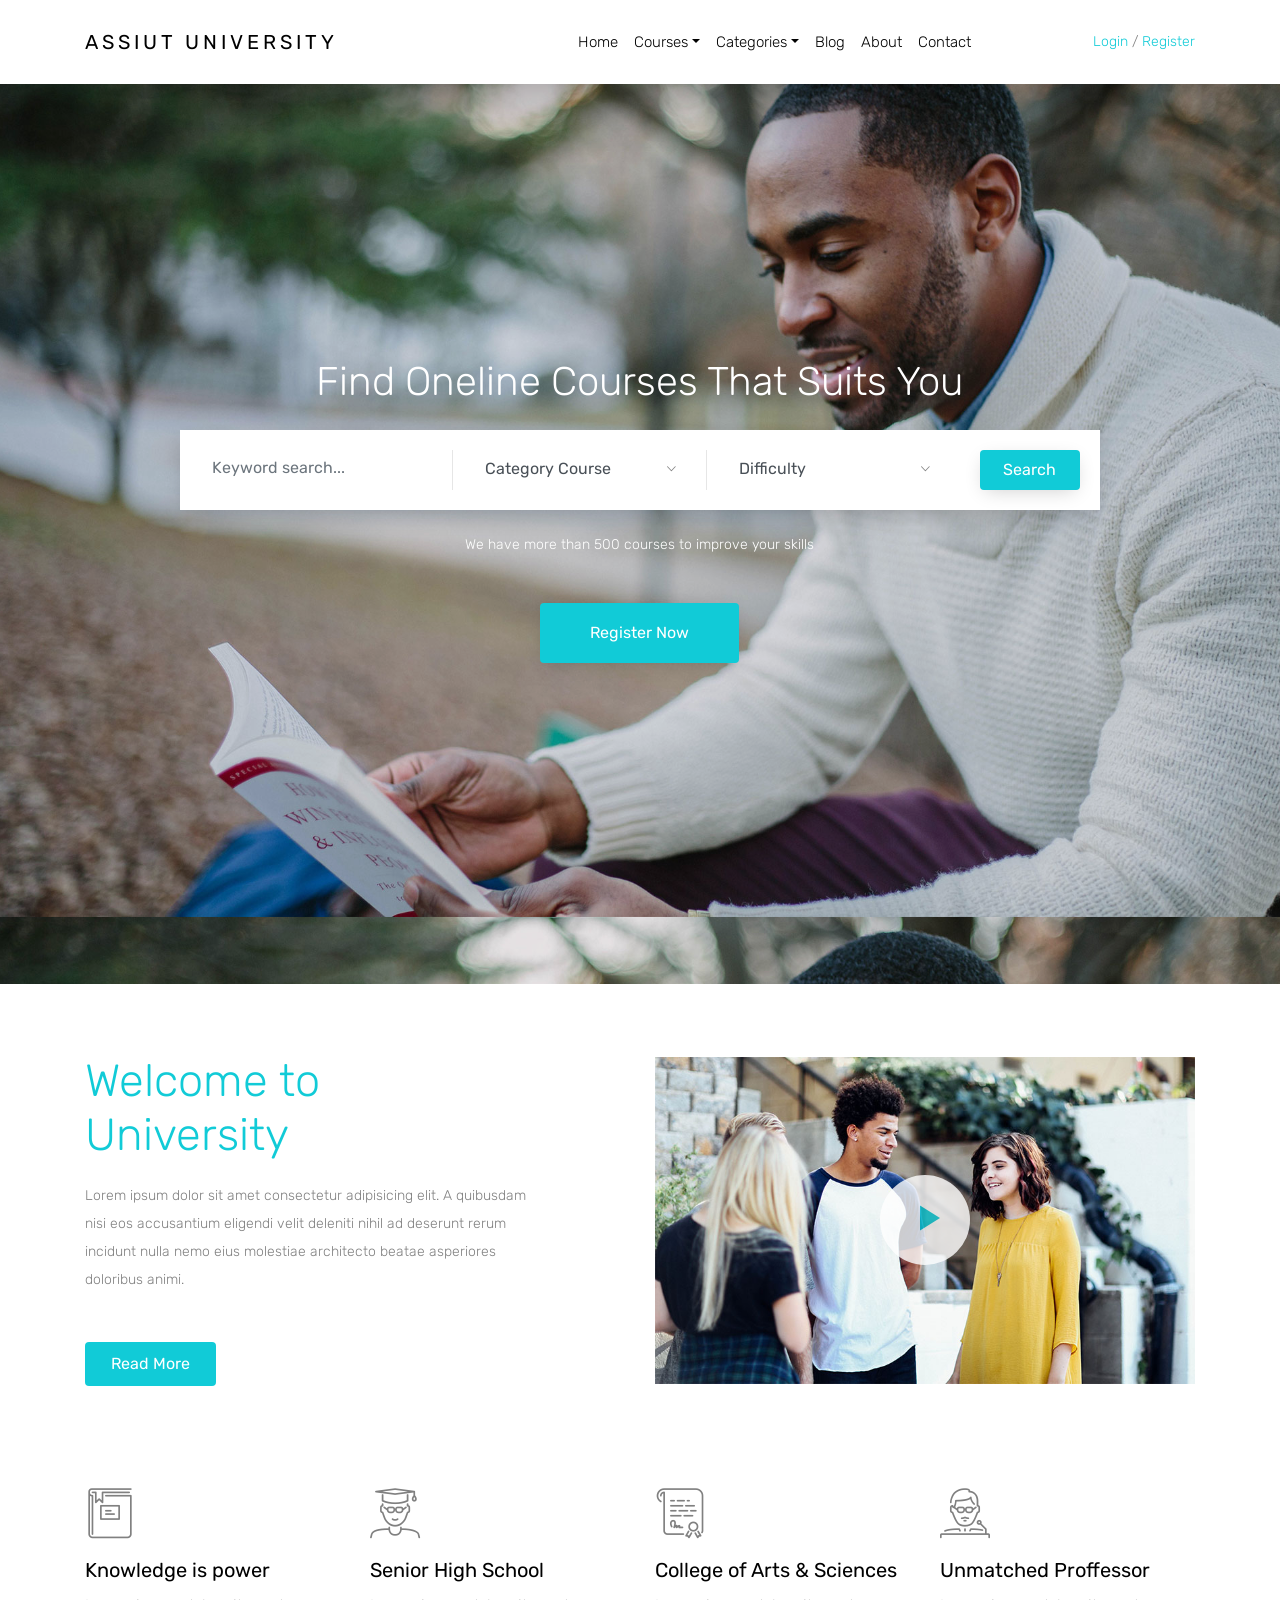
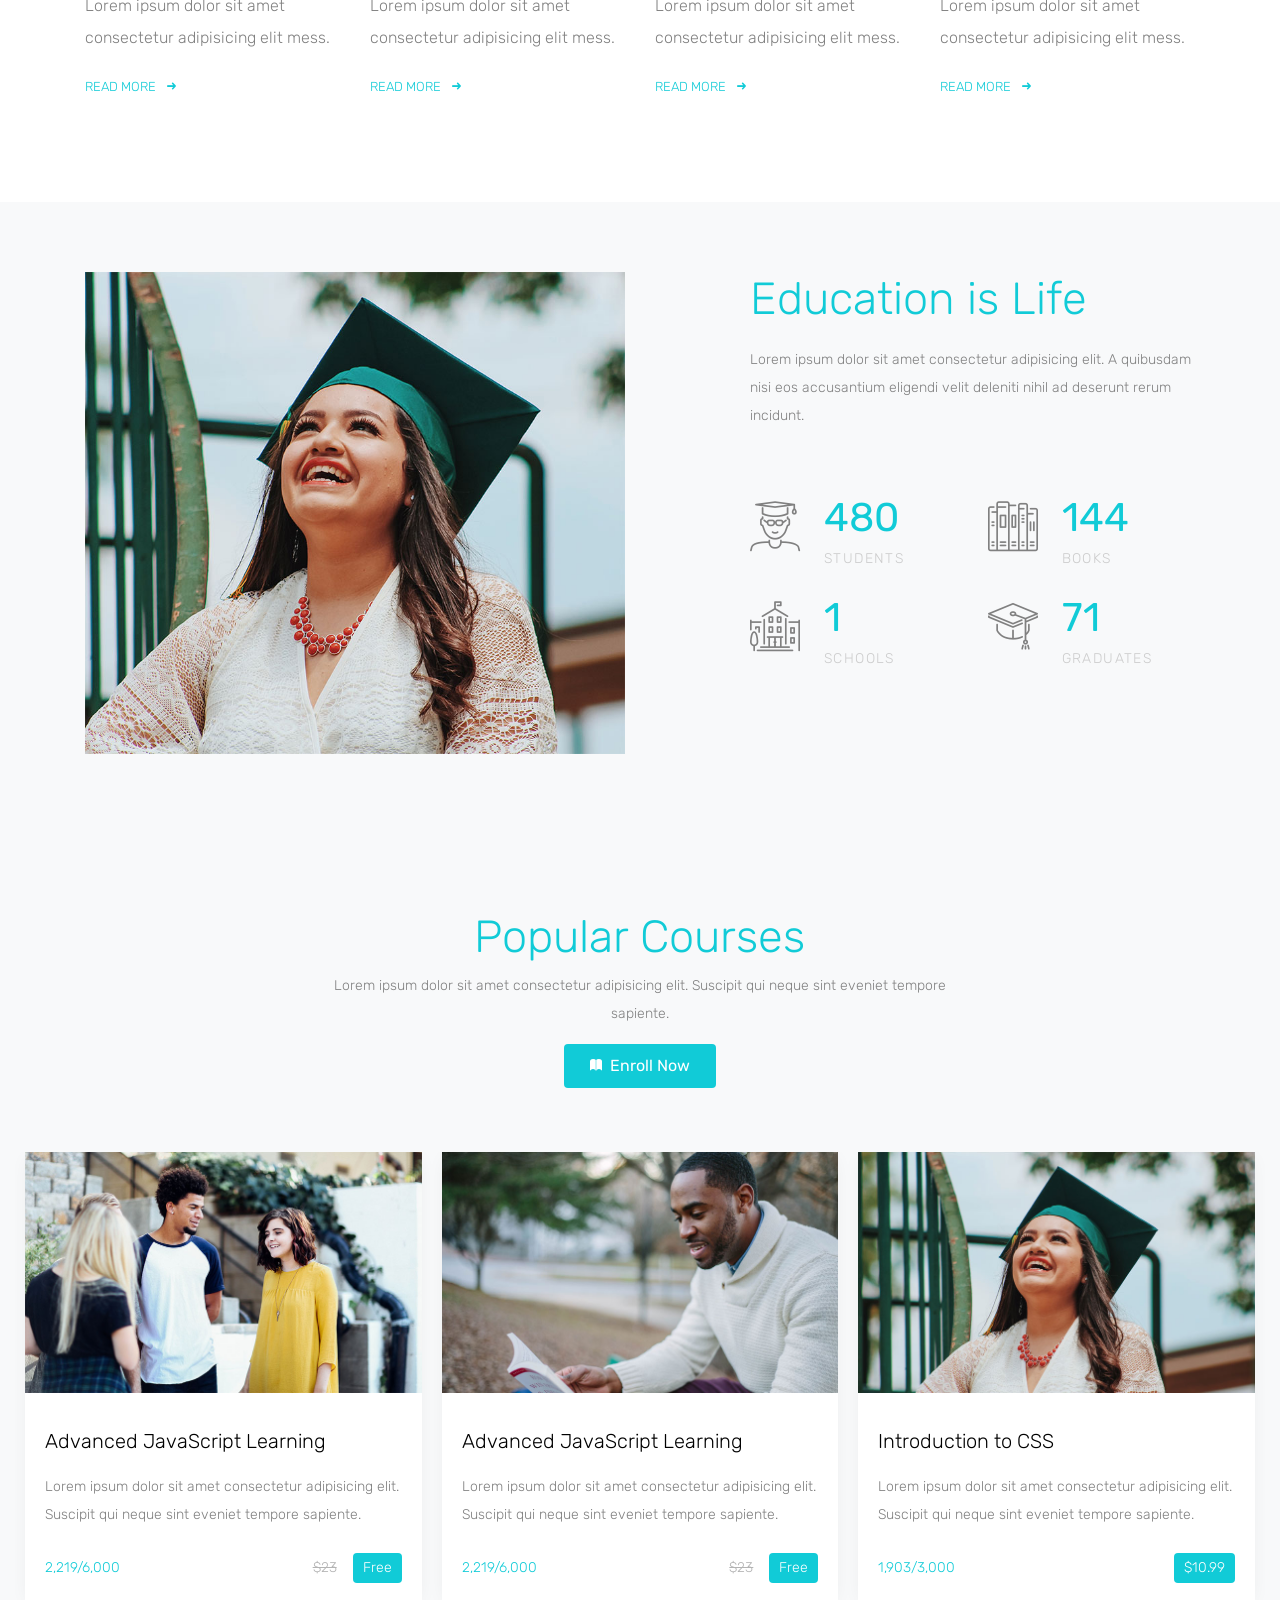
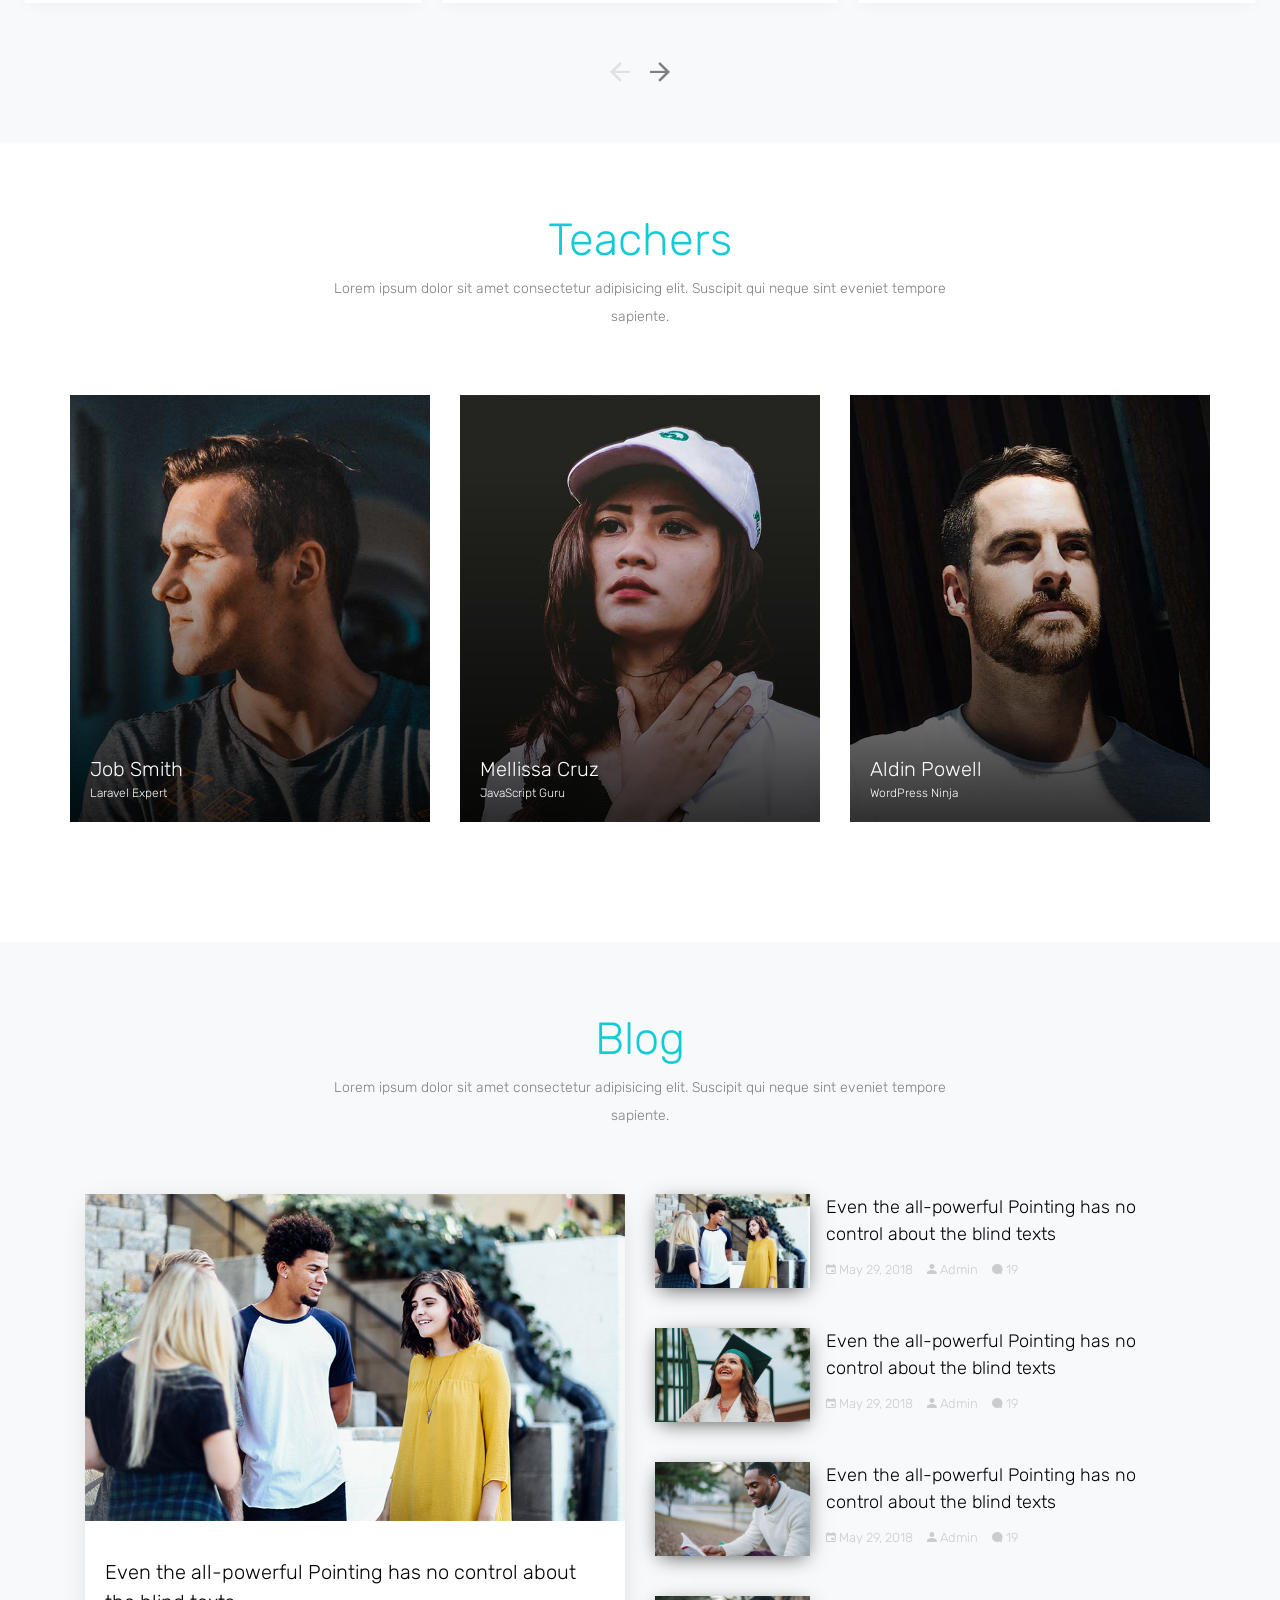
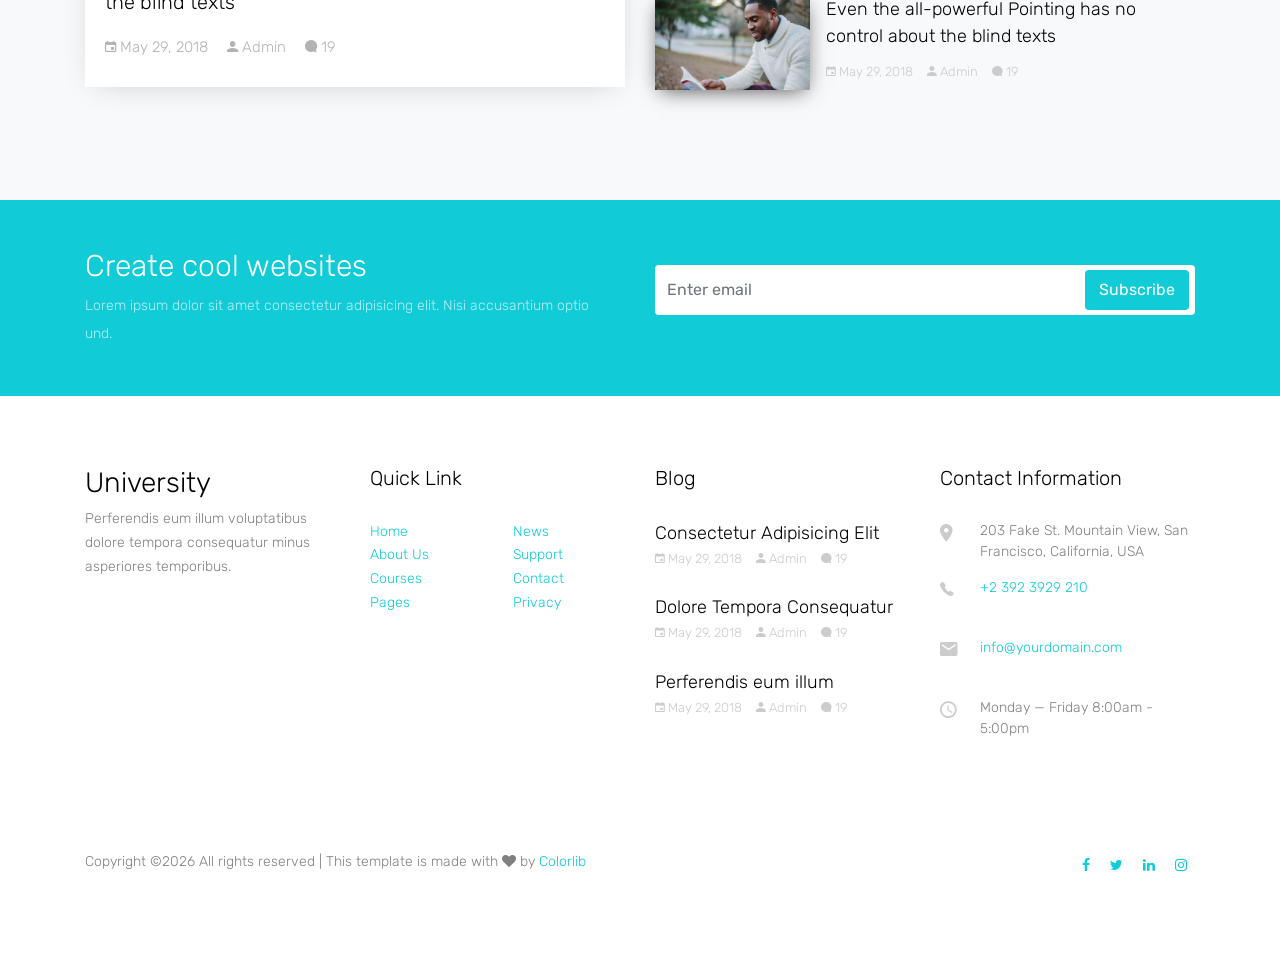
==== index.html @ f16352ab "Student Affairs System" ====
<!doctype html>
<html lang="en">
  <head>
    <title>Free Education Template by Colorlib</title>
    <meta charset="utf-8">
    <meta name="viewport" content="width=device-width, initial-scale=1, shrink-to-fit=no">

    <link href="https://fonts.googleapis.com/css?family=Rubik:300,400,500" rel="stylesheet">

    <link rel="stylesheet" href="css/bootstrap.css">
    <link rel="stylesheet" href="css/animate.css">
    <link rel="stylesheet" href="css/owl.carousel.min.css">

    <link rel="stylesheet" href="fonts/ionicons/css/ionicons.min.css">
    <link rel="stylesheet" href="fonts/fontawesome/css/font-awesome.min.css">
    <link rel="stylesheet" href="fonts/flaticon/font/flaticon.css">
    <link rel="stylesheet" href="css/magnific-popup.css">

    <!-- Theme Style -->
    <link rel="stylesheet" href="css/style.css">
  </head>
  <body>
    
    <header role="banner">
     
      <nav class="navbar navbar-expand-lg navbar-light bg-light">
        <div class="container">
          <a class="navbar-brand absolute" href="index.html">Assiut University</a>
          <button class="navbar-toggler" type="button" data-toggle="collapse" data-target="#navbarsExample05" aria-controls="navbarsExample05" aria-expanded="false" aria-label="Toggle navigation">
            <span class="navbar-toggler-icon"></span>
          </button>

          <div class="collapse navbar-collapse navbar-light" id="navbarsExample05">
            <ul class="navbar-nav mx-auto">
              <li class="nav-item">
                <a class="nav-link active" href="index.html">Home</a>
              </li>
              <li class="nav-item dropdown">
                <a class="nav-link dropdown-toggle" href="courses.html" id="dropdown04" data-toggle="dropdown" aria-haspopup="true" aria-expanded="false">Courses</a>
                <div class="dropdown-menu" aria-labelledby="dropdown04">
                  <a class="dropdown-item" href="courses.html">HTML</a>
                  <a class="dropdown-item" href="courses.html">WordPress</a>
                  <a class="dropdown-item" href="courses.html">Laravel</a>
                  <a class="dropdown-item" href="courses.html">JavaScript</a>
                  <a class="dropdown-item" href="courses.html">Python</a>
                </div>

              </li>

              <li class="nav-item dropdown">
                <a class="nav-link dropdown-toggle" href="#" id="dropdown05" data-toggle="dropdown" aria-haspopup="true" aria-expanded="false">Categories</a>
                <div class="dropdown-menu" aria-labelledby="dropdown05">
                  <a class="dropdown-item" href="#">HTML</a>
                  <a class="dropdown-item" href="#">WordPress</a>
                  <a class="dropdown-item" href="#">Laravel</a>
                  <a class="dropdown-item" href="#">JavaScript</a>
                  <a class="dropdown-item" href="#">Python</a>
                </div>

              </li>
              <li class="nav-item">
                <a class="nav-link" href="blog.html">Blog</a>
              </li>
              <li class="nav-item">
                <a class="nav-link" href="about.html">About</a>
              </li>
              <li class="nav-item">
                <a class="nav-link" href="contact.html">Contact</a>
              </li>
            </ul>
            <ul class="navbar-nav absolute-right">
              <li>
                <a href="login.html">Login</a> / <a href="register.html">Register</a>
              </li>
            </ul>
            
          </div>
        </div>
      </nav>
    </header>
    <!-- END header -->

    <section class="site-hero overlay" data-stellar-background-ratio="0.5" style="background-image: url(images/big_image_2.jpg);">
      <div class="container">
        <div class="row align-items-center justify-content-center site-hero-inner">
          <div class="col-md-10">
  
            <div class="mb-5 element-animate">
              <div class="block-17">
                <h2 class="heading text-center mb-4">Find Oneline Courses That Suits You</h2>
                <form action="" method="post" class="d-block d-lg-flex mb-4">
                  <div class="fields d-block d-lg-flex">
                    <div class="textfield-search one-third"><input type="text" class="form-control" placeholder="Keyword search..."></div>
                    <div class="select-wrap one-third">
                      <div class="icon"><span class="ion-ios-arrow-down"></span></div>
                      <select name="" id="" class="form-control">
                        <option value="">Category Course</option>
                        <option value="">Laravel</option>
                        <option value="">PHP</option>
                        <option value="">JavaScript</option>
                        <option value="">Python</option>
                      </select>
                    </div>
                    <div class="select-wrap one-third">
                      <div class="icon"><span class="ion-ios-arrow-down"></span></div>
                      <select name="" id="" class="form-control">
                        <option value="">Difficulty</option>
                        <option value="">Beginner</option>
                        <option value="">Intermediate</option>
                        <option value="">Advance</option>
                      </select>
                    </div>
                  </div>
                  <input type="submit" class="search-submit btn btn-primary" value="Search">  
                </form>
                <p class="text-center mb-5">We have more than 500 courses to improve your skills</p>
                <p class="text-center"><a href="#" class="btn py-3 px-5">Register Now</a></p>
              </div>
            </div>
            
          </div>
        </div>
      </div>
    </section>
    <!-- END section -->

    <section class="site-section element-animate">
      <div class="container">
        <div class="row align-items-center">
          <div class="col-md-6 order-md-2">
            <div class="block-16">
              <figure>
                <img src="images/img_1.jpg" alt="Image placeholder" class="img-fluid">
                <a href="https://vimeo.com/45830194" class="play-button popup-vimeo"><span class="ion-ios-play"></span></a>

                <!-- <a href="https://vimeo.com/45830194" class="button popup-vimeo" data-aos="fade-right" data-aos-delay="700"><span class="ion-ios-play"></span></a> -->

              </figure>
            </div>
          </div>
          <div class="col-md-6 order-md-1">

            <div class="block-15">
              <div class="heading">
                <h2>Welcome to University</h2>
              </div>
              <div class="text mb-5">
              <p>Lorem ipsum dolor sit amet consectetur adipisicing elit. A quibusdam nisi eos accusantium eligendi velit deleniti nihil ad deserunt rerum incidunt nulla nemo eius molestiae architecto beatae asperiores doloribus animi.</p>
              </div>
              <p><a href="#" class="btn btn-primary reverse py-2 px-4">Read More</a></p>
              
            </div>

          </div>
          
        </div>

      </div>
    </section>
    <!-- END section -->

    <section class="site-section pt-3 element-animate">
      <div class="container">
        <div class="row">
          <div class="col-md-6 col-lg-3">
            <div class="media block-6 d-block">
              <div class="icon mb-3"><span class="flaticon-book"></span></div>
              <div class="media-body">
                <h3 class="heading">Knowledge is power</h3>
                <p>Lorem ipsum dolor sit amet consectetur adipisicing elit mess.</p>
                <p><a href="#" class="more">Read More <span class="ion-arrow-right-c"></span></a></p>
              </div>
            </div> 
          </div>
          <div class="col-md-6 col-lg-3">
            <div class="media block-6 d-block">
              <div class="icon mb-3"><span class="flaticon-student"></span></div>
              <div class="media-body">
                <h3 class="heading">Senior High School</h3>
                <p>Lorem ipsum dolor sit amet consectetur adipisicing elit mess.</p>
                <p><a href="#" class="more">Read More <span class="ion-arrow-right-c"></span></a></p>
              </div>
            </div> 
          </div>
          
          <div class="col-md-6 col-lg-3">
            <div class="media block-6 d-block">
              <div class="icon mb-3"><span class="flaticon-diploma"></span></div>
              <div class="media-body">
                <h3 class="heading">College of Arts &amp; Sciences</h3>
                <p>Lorem ipsum dolor sit amet consectetur adipisicing elit mess.</p>
                <p><a href="#" class="more">Read More <span class="ion-arrow-right-c"></span></a></p>
              </div>
            </div> 
          </div>
          <div class="col-md-6 col-lg-3">
            <div class="media block-6 d-block">
              <div class="icon mb-3"><span class="flaticon-professor"></span></div>
              <div class="media-body">
                <h3 class="heading">Unmatched Proffessor</h3>
                <p>Lorem ipsum dolor sit amet consectetur adipisicing elit mess.</p>
                <p><a href="#" class="more">Read More <span class="ion-arrow-right-c"></span></a></p>
              </div>
            </div> 
          </div>
        </div>
      </div>
    </section>
    <!-- END section -->

    <section class="site-section bg-light element-animate" id="section-counter">
      <div class="container">
        <div class="row">
          <div class="col-lg-6">
            <figure><img src="images/img_2_b.jpg" alt="Image placeholder" class="img-fluid"></figure>
          </div>
          <div class="col-lg-5 ml-auto">
            <div class="block-15">
              <div class="heading">
                <h2>Education is Life</h2>
              </div>
              <div class="text mb-5">
                <p>Lorem ipsum dolor sit amet consectetur adipisicing elit. A quibusdam nisi eos accusantium eligendi velit deleniti nihil ad deserunt rerum incidunt.</p>
              </div>
            </div>

            <div class="row">
              <div class="col-md-6">
                <div class="block-18 d-flex align-items-center">
                  <div class="icon mr-4">
                    <span class="flaticon-student"></span>
                  </div>
                  <div class="text">
                    <strong class="number" data-number="12921">0</strong>
                    <span>Students</span>
                  </div>
                </div>

                <div class="block-18 d-flex align-items-center">
                  <div class="icon mr-4">
                    <span class="flaticon-university"></span>
                  </div>
                  <div class="text">
                    <strong class="number" data-number="51">0</strong>
                    <span>Schools</span>
                  </div>
                </div>

              </div>
              <div class="col-md-6">
                <div class="block-18 d-flex align-items-center">
                  <div class="icon mr-4">
                    <span class="flaticon-books"></span>
                  </div>
                  <div class="text">
                    <strong class="number" data-number="3902">0</strong>
                    <span>Books</span>
                  </div>
                </div>

                <div class="block-18 d-flex align-items-center">
                  <div class="icon mr-4">
                    <span class="flaticon-mortarboard"></span>
                  </div>
                  <div class="text">
                    <strong class="number" data-number="1921">0</strong>
                    <span>Graduates</span>
                  </div>
                </div>
                
              </div>
            </div>

          </div>
        </div>
      </div>
    </section>
    <!-- END section -->

    <div class="site-section bg-light">
      <div class="container">
        <div class="row justify-content-center mb-5 element-animate">
          <div class="col-md-7 text-center section-heading">
            <h2 class="text-primary heading">Popular Courses</h2>
            <p>Lorem ipsum dolor sit amet consectetur adipisicing elit. Suscipit qui neque sint eveniet tempore sapiente.</p>
            <p><a href="#" class="btn btn-primary py-2 px-4"><span class="ion-ios-book mr-2"></span>Enroll Now</a></p>
          </div>
        </div>
      </div>
      <div class="container-fluid block-11 element-animate">
        <div class="nonloop-block-11 owl-carousel">
          <div class="item">
            <div class="block-19">
                <figure>
                  <img src="images/img_1.jpg" alt="Image" class="img-fluid">
                </figure>
                <div class="text">
                  <h2 class="heading"><a href="#">Advanced JavaScript Learning</a></h2>
                  <p class="mb-4">Lorem ipsum dolor sit amet consectetur adipisicing elit. Suscipit qui neque sint eveniet tempore sapiente.</p>
                  <div class="meta d-flex align-items-center">
                    <div class="number">
                      <span>2,219/6,000</span>
                    </div>
                    <div class="price text-right"><del class="mr-3">$23</del><span>Free</span></div>
                  </div>
                </div>
              </div>
          </div>

          <div class="item">
            <div class="block-19">
                <figure>
                  <img src="images/img_3.jpg" alt="Image" class="img-fluid">
                </figure>
                <div class="text">
                  <h2 class="heading"><a href="#">Advanced JavaScript Learning</a></h2>
                  <p class="mb-4">Lorem ipsum dolor sit amet consectetur adipisicing elit. Suscipit qui neque sint eveniet tempore sapiente.</p>
                  <div class="meta d-flex align-items-center">
                    <div class="number">
                      <span>2,219/6,000</span>
                    </div>
                    <div class="price text-right"><del class="mr-3">$23</del><span>Free</span></div>
                  </div>
                </div>
              </div>
          </div>

          <div class="item">
            <div class="block-19">
              <figure>
                <img src="images/img_2.jpg" alt="Image" class="img-fluid">
              </figure>
              <div class="text">
                <h2 class="heading"><a href="#">Introduction to CSS</a></h2>
                <p class="mb-4">Lorem ipsum dolor sit amet consectetur adipisicing elit. Suscipit qui neque sint eveniet tempore sapiente.</p>
                <div class="meta d-flex align-items-center">
                  <div class="number">
                    <span>1,903/3,000</span>
                  </div>
                  <div class="price text-right"><span>$10.99</span></div>
                </div>
              </div>
            </div>
          </div>

          <div class="item">
            <div class="block-19">
              <figure>
                <img src="images/img_1.jpg" alt="Image" class="img-fluid">
              </figure>
              <div class="text">
                <h2 class="heading"><a href="#">Design &amp; Develop</a></h2>
                <p class="mb-4">Lorem ipsum dolor sit amet consectetur adipisicing elit. Suscipit qui neque sint eveniet tempore sapiente.</p>
                <div class="meta d-flex align-items-center">
                  <div class="number">
                    <span>23/100</span>
                  </div>
                  <div class="price text-right"><del class="mr-3">$23</del><span>Free</span></div>
                </div>
              </div>
            </div>
          </div>

          <div class="item">
            <div class="block-19">
                <figure>
                  <img src="images/img_1.jpg" alt="Image" class="img-fluid">
                </figure>
                <div class="text">
                  <h2 class="heading"><a href="#">Advanced JavaScript Learning</a></h2>
                  <p class="mb-4">Lorem ipsum dolor sit amet consectetur adipisicing elit. Suscipit qui neque sint eveniet tempore sapiente.</p>
                  <div class="meta d-flex align-items-center">
                    <div class="number">
                      <span>2,219/6,000</span>
                    </div>
                    <div class="price text-right"><del class="mr-3">$23</del><span>Free</span></div>
                  </div>
                </div>
              </div>
          </div>

          <div class="item">
            <div class="block-19">
                <figure>
                  <img src="images/img_3.jpg" alt="Image" class="img-fluid">
                </figure>
                <div class="text">
                  <h2 class="heading"><a href="#">Advanced JavaScript Learning</a></h2>
                  <p class="mb-4">Lorem ipsum dolor sit amet consectetur adipisicing elit. Suscipit qui neque sint eveniet tempore sapiente.</p>
                  <div class="meta d-flex align-items-center">
                    <div class="number">
                      <span>2,219/6,000</span>
                    </div>
                    <div class="price text-right"><del class="mr-3">$23</del><span>Free</span></div>
                  </div>
                </div>
              </div>
          </div>

          <div class="item">
            <div class="block-19">
              <figure>
                <img src="images/img_2.jpg" alt="Image" class="img-fluid">
              </figure>
              <div class="text">
                <h2 class="heading"><a href="#">Introduction to CSS</a></h2>
                <p class="mb-4">Lorem ipsum dolor sit amet consectetur adipisicing elit. Suscipit qui neque sint eveniet tempore sapiente.</p>
                <div class="meta d-flex align-items-center">
                  <div class="number">
                    <span>1,903/3,000</span>
                  </div>
                  <div class="price text-right"><span>$10.99</span></div>
                </div>
              </div>
            </div>
          </div>

          <div class="item">
            <div class="block-19">
              <figure>
                <img src="images/img_1.jpg" alt="Image" class="img-fluid">
              </figure>
              <div class="text">
                <h2 class="heading"><a href="#">Design &amp; Develop</a></h2>
                <p class="mb-4">Lorem ipsum dolor sit amet consectetur adipisicing elit. Suscipit qui neque sint eveniet tempore sapiente.</p>
                <div class="meta d-flex align-items-center">
                  <div class="number">
                    <span>23/100</span>
                  </div>
                  <div class="price text-right"><del class="mr-3">$23</del><span>Free</span></div>
                </div>
              </div>
            </div>
          </div>
          
        </div>
      </div>

      
    </div>
    <!-- END section -->


    <div class="container site-section element-animate">
      <div class="row justify-content-center mb-5">
          <div class="col-md-7 text-center section-heading">
            <h2 class="text-primary heading">Teachers</h2>
            <p>Lorem ipsum dolor sit amet consectetur adipisicing elit. Suscipit qui neque sint eveniet tempore sapiente.</p>
          </div>
        </div>
      <div class="row">
        <div class="col-md-6 col-lg-4">
          <div class="block-2">
            <div class="flipper">
              <div class="front" style="background-image: url(../images/person_3.jpg);">
                <div class="box">
                  <h2>Job Smith</h2>
                  <p>Laravel Expert</p>
                </div>
              </div>
              <div class="back">
                <!-- back content -->
                <blockquote>
                  <p>&ldquo;Even the all-powerful Pointing has no control about the blind texts it is an almost unorthographic life One day however a small line of blind text by the name of Lorem Ipsum decided to leave for the far World of Grammar.&rdquo;</p>
                </blockquote>
                <div class="author d-flex">
                  <div class="image mr-3 align-self-center">
                    <img src="images/person_3.jpg" alt="">
                  </div>
                  <div class="name align-self-center">Job Smith <span class="position">Laravel Expert</span></div>
                </div>
              </div>
            </div>
          </div> <!-- .flip-container -->
        </div>

        <div class="col-md-6 col-lg-4">
          <div class="block-2 ">
            <div class="flipper">
              <div class="front" style="background-image: url(../images/person_1.jpg);">
                <div class="box">
                  <h2>Mellissa Cruz</h2>
                  <p>JavaScript Guru</p>
                </div>
              </div>
              <div class="back">
                <!-- back content -->
                <blockquote>
                  <p>&ldquo;Even the all-powerful Pointing has no control about the blind texts it is an almost unorthographic life One day however a small line of blind text by the name of Lorem Ipsum decided to leave for the far World of Grammar.&rdquo;</p>
                </blockquote>
                <div class="author d-flex">
                  <div class="image mr-3 align-self-center">
                    <img src="images/person_1.jpg" alt="">
                  </div>
                  <div class="name align-self-center">Mellissa Cruz <span class="position">JavaScript Guru</span></div>
                </div>
              </div>
            </div>
          </div> <!-- .flip-container -->
        </div>

        <div class="col-md-6 col-lg-4">
          <div class="block-2">
            <div class="flipper">
              <div class="front" style="background-image: url(../images/person_2.jpg);">
                <div class="box">
                  <h2>Aldin Powell</h2>
                  <p>WordPress Ninja</p>
                </div>
              </div>
              <div class="back">
                <!-- back content -->
                <blockquote>
                  <p>&ldquo;Even the all-powerful Pointing has no control about the blind texts it is an almost unorthographic life One day however a small line of blind text by the name of Lorem Ipsum decided to leave for the far World of Grammar.&rdquo;</p>
                </blockquote>
                <div class="author d-flex">
                  <div class="image mr-3 align-self-center">
                    <img src="images/person_2.jpg" alt="">
                  </div>
                  <div class="name align-self-center">Aldin Powell <span class="position">WordPress Ninja</span></div>
                </div>
              </div>
            </div>
          </div> <!-- .flip-container -->
        </div>
      </div>
    </div>
    <!-- END .block-2 -->


    <div class="site-section bg-light">
      <div class="container">
        <div class="row justify-content-center mb-5 element-animate">
          <div class="col-md-7 text-center section-heading">
            <h2 class="text-primary heading">Blog</h2>
            <p>Lorem ipsum dolor sit amet consectetur adipisicing elit. Suscipit qui neque sint eveniet tempore sapiente.</p>
          </div>
        </div>
        <div class="row element-animate">
          
          <div class="col-md-12 mb-5 mb-lg-0 col-lg-6">

            <div class="block-20 ">
              <figure>
                <a href="#"><img src="images/img_1.jpg" alt="" class="img-fluid"></a>
              </figure>
              <div class="text">
                <h3 class="heading"><a href="#">Even the all-powerful Pointing has no control about the blind texts</a></h3>
                <div class="meta">
                  <div><a href="#"><span class="ion-android-calendar"></span> May 29, 2018</a></div>
                  <div><a href="#"><span class="ion-android-person"></span> Admin</a></div>
                  <div><a href="#"><span class="ion-chatbubble"></span> 19</a></div>
                </div>
              </div>
            </div>

          </div>
          <div class="col-md-12 col-lg-6">
            
            <div class="block-21 d-flex mb-4">
              <figure class="mr-3">
                <a href="#"><img src="images/img_1.jpg" alt="" class="img-fluid"></a>
              </figure>
              <div class="text">
                <h3 class="heading"><a href="#">Even the all-powerful Pointing has no control about the blind texts</a></h3>
                <div class="meta">
                  <div><a href="#"><span class="ion-android-calendar"></span> May 29, 2018</a></div>
                  <div><a href="#"><span class="ion-android-person"></span> Admin</a></div>
                  <div><a href="#"><span class="ion-chatbubble"></span> 19</a></div>
                </div>
              </div>
            </div>  

            <div class="block-21 d-flex mb-4">
              <figure class="mr-3">
                <a href="#"><img src="images/img_2.jpg" alt="" class="img-fluid"></a>
              </figure>
              <div class="text">
                <h3 class="heading"><a href="#">Even the all-powerful Pointing has no control about the blind texts</a></h3>
                <div class="meta">
                  <div><a href="#"><span class="ion-android-calendar"></span> May 29, 2018</a></div>
                  <div><a href="#"><span class="ion-android-person"></span> Admin</a></div>
                  <div><a href="#"><span class="ion-chatbubble"></span> 19</a></div>
                </div>
              </div>
            </div>  

            <div class="block-21 d-flex mb-4">
              <figure class="mr-3">
                <a href="#"><img src="images/img_3.jpg" alt="" class="img-fluid"></a>
              </figure>
              <div class="text">
                <h3 class="heading"><a href="#">Even the all-powerful Pointing has no control about the blind texts</a></h3>
                <div class="meta">
                  <div><a href="#"><span class="ion-android-calendar"></span> May 29, 2018</a></div>
                  <div><a href="#"><span class="ion-android-person"></span> Admin</a></div>
                  <div><a href="#"><span class="ion-chatbubble"></span> 19</a></div>
                </div>
              </div>
            </div>  

            <div class="block-21 d-flex mb-4">
              <figure class="mr-3">
                <a href="#"><img src="images/img_3.jpg" alt="" class="img-fluid"></a>
              </figure>
              <div class="text">
                <h3 class="heading"><a href="#">Even the all-powerful Pointing has no control about the blind texts</a></h3>
                <div class="meta">
                  <div><a href="#"><span class="ion-android-calendar"></span> May 29, 2018</a></div>
                  <div><a href="#"><span class="ion-android-person"></span> Admin</a></div>
                  <div><a href="#"><span class="ion-chatbubble"></span> 19</a></div>
                </div>
              </div>
            </div>  

          </div>
        </div>
      </div>
    </div>

    <div class="py-5 block-22">
      <div class="container">
        <div class="row align-items-center">
          <div class="col-md-6 mb-4 mb-md-0 pr-md-5">
            <h2 class="heading">Create cool websites</h2>
            <p>Lorem ipsum dolor sit amet consectetur adipisicing elit. Nisi accusantium optio und.</p>
          </div>
          <div class="col-md-6">
            <form action="#" class="subscribe">
              <div class="form-group">
                <input type="email" class="form-control email" placeholder="Enter email">
                <input type="submit" class="btn btn-primary submit" value="Subscribe">
              </div>
            </form>
          </div>
        </div>
      </div>
    </div>
  
    <footer class="site-footer">
      <div class="container">
        <div class="row mb-5">
          <div class="col-md-6 col-lg-3 mb-5 mb-lg-0">
            <h3>University</h3>
            <p>Perferendis eum illum voluptatibus dolore tempora consequatur minus asperiores temporibus.</p>
          </div>
          <div class="col-md-6 col-lg-3 mb-5 mb-lg-0">
            <h3 class="heading">Quick Link</h3>
            <div class="row">
              <div class="col-md-6">
                <ul class="list-unstyled">
                  <li><a href="#">Home</a></li>
                  <li><a href="#">About Us</a></li>
                  <li><a href="#">Courses</a></li>
                  <li><a href="#">Pages</a></li>
                </ul>
              </div>
              <div class="col-md-6">
                <ul class="list-unstyled">
                  <li><a href="#">News</a></li>
                  <li><a href="#">Support</a></li>
                  <li><a href="#">Contact</a></li>
                  <li><a href="#">Privacy</a></li>
                </ul>
              </div>
            </div>
          </div>
          <div class="col-md-6 col-lg-3 mb-5 mb-lg-0">
            <h3 class="heading">Blog</h3>
            <div class="block-21 d-flex mb-4">
              <div class="text">
                <h3 class="heading mb-0"><a href="#">Consectetur Adipisicing Elit</a></h3>
                <div class="meta">
                  <div><a href="#"><span class="ion-android-calendar"></span> May 29, 2018</a></div>
                  <div><a href="#"><span class="ion-android-person"></span> Admin</a></div>
                  <div><a href="#"><span class="ion-chatbubble"></span> 19</a></div>
                </div>
              </div>
            </div>  
            <div class="block-21 d-flex mb-4">
              <div class="text">
                <h3 class="heading mb-0"><a href="#">Dolore Tempora Consequatur</a></h3>
                <div class="meta">
                  <div><a href="#"><span class="ion-android-calendar"></span> May 29, 2018</a></div>
                  <div><a href="#"><span class="ion-android-person"></span> Admin</a></div>
                  <div><a href="#"><span class="ion-chatbubble"></span> 19</a></div>
                </div>
              </div>
            </div>  
            <div class="block-21 d-flex mb-4">
              <div class="text">
                <h3 class="heading mb-0"><a href="#">Perferendis eum illum</a></h3>
                <div class="meta">
                  <div><a href="#"><span class="ion-android-calendar"></span> May 29, 2018</a></div>
                  <div><a href="#"><span class="ion-android-person"></span> Admin</a></div>
                  <div><a href="#"><span class="ion-chatbubble"></span> 19</a></div>
                </div>
              </div>
            </div>  
          </div>
          <div class="col-md-6 col-lg-3 mb-5 mb-lg-0">
            <h3 class="heading">Contact Information</h3>
            <div class="block-23">
              <ul>
                <li><span class="icon ion-android-pin"></span><span class="text">203 Fake St. Mountain View, San Francisco, California, USA</span></li>
                <li><a href="#"><span class="icon ion-ios-telephone"></span><span class="text">+2 392 3929 210</span></a></li>
                <li><a href="#"><span class="icon ion-android-mail"></span><span class="text">info@yourdomain.com</span></a></li>
                <li><span class="icon ion-android-time"></span><span class="text">Monday &mdash; Friday 8:00am - 5:00pm</span></li>
              </ul>
            </div>
          </div>
        </div>
        <div class="row pt-5">
          <div class="col-md-12 text-center copyright">
            
            <p class="float-md-left"><!-- Link back to Colorlib can't be removed. Template is licensed under CC BY 3.0. -->
Copyright &copy;<script>document.write(new Date().getFullYear());</script> All rights reserved | This template is made with <i class="fa fa-heart" aria-hidden="true"></i> by <a href="https://colorlib.com" target="_blank" class="text-primary">Colorlib</a>
<!-- Link back to Colorlib can't be removed. Template is licensed under CC BY 3.0. --></p>
            <p class="float-md-right">
              <a href="#" class="fa fa-facebook p-2"></a>
              <a href="#" class="fa fa-twitter p-2"></a>
              <a href="#" class="fa fa-linkedin p-2"></a>
              <a href="#" class="fa fa-instagram p-2"></a>

            </p>
          </div>
        </div>
      </div>
    </footer>
    <!-- END footer -->
    
    <!-- loader -->
    <div id="loader" class="show fullscreen"><svg class="circular" width="48px" height="48px"><circle class="path-bg" cx="24" cy="24" r="22" fill="none" stroke-width="4" stroke="#eeeeee"/><circle class="path" cx="24" cy="24" r="22" fill="none" stroke-width="4" stroke-miterlimit="10" stroke="#f4b214"/></svg></div>

    <script src="js/jquery-3.2.1.min.js"></script>
    <script src="js/jquery-migrate-3.0.0.js"></script>
    <script src="js/popper.min.js"></script>
    <script src="js/bootstrap.min.js"></script>
    <script src="js/owl.carousel.min.js"></script>
    <script src="js/jquery.waypoints.min.js"></script>
    <script src="js/jquery.stellar.min.js"></script>
    <script src="js/jquery.animateNumber.min.js"></script>
    
    <script src="js/jquery.magnific-popup.min.js"></script>

    <script src="js/main.js"></script>
  </body>
</html>
---- fonts/flaticon/font/flaticon.css ----
/*
  	Flaticon icon font: Flaticon
  	Creation date: 28/05/2018 11:11
  	*/

@font-face {
  font-family: "Flaticon";
  src: url("./Flaticon.eot");
  src: url("./Flaticon.eot?#iefix") format("embedded-opentype"),
       url("./Flaticon.woff") format("woff"),
       url("./Flaticon.ttf") format("truetype"),
       url("./Flaticon.svg#Flaticon") format("svg");
  font-weight: normal;
  font-style: normal;
}

@media screen and (-webkit-min-device-pixel-ratio:0) {
  @font-face {
    font-family: "Flaticon";
    src: url("./Flaticon.svg#Flaticon") format("svg");
  }
}

[class^="flaticon-"]:before, [class*=" flaticon-"]:before,
[class^="flaticon-"]:after, [class*=" flaticon-"]:after {   
  font-family: Flaticon;
        font-style: normal;
  font-weight: normal;
  font-variant: normal;
  text-transform: none;
  line-height: 1;

  /* Better Font Rendering =========== */
  -webkit-font-smoothing: antialiased;
  -moz-osx-font-smoothing: grayscale;
}

.flaticon-book:before { content: "\f100"; }
.flaticon-books:before { content: "\f101"; }
.flaticon-professor:before { content: "\f102"; }
.flaticon-student:before { content: "\f103"; }
.flaticon-diploma:before { content: "\f104"; }
.flaticon-open-book:before { content: "\f105"; }
.flaticon-university:before { content: "\f106"; }
.flaticon-mortarboard:before { content: "\f107"; }
---- css/style.css ----
body {
  background: #fff;
  font-family: "Rubik", arial, sans-serif;
  font-weight: 300;
  font-size: 14px;
  line-height: 2;
  color: gray;
}

a {
  -webkit-transition: .3s all ease;
  -o-transition: .3s all ease;
  transition: .3s all ease;
  text-decoration: none;
}

a:hover {
  text-decoration: none;
}

h1, h2, h3, h4, h5 {
  color: #000;
  font-family: "Rubik", arial, sans-serif;
  font-weight: 300;
}

header {
  position: relative;
  top: 0;
  left: 0;
  width: 100%;
  z-index: 5;
  -webkit-box-shadow: 0 5px 80px -10px rgba(0, 0, 0, 0.5);
  box-shadow: 0 5px 80px -10px rgba(0, 0, 0, 0.5);
}

header .navbar-brand {
  text-transform: uppercase;
  letter-spacing: .2em;
  font-weight: 400;
  color: #000 !important;
}

header .navbar-collapse {
  position: relative;
}

header .navbar {
  padding-top: 0;
  padding-bottom: 0;
  background: #fff !important;
}

@media (max-width: 991.98px) {
  header .navbar {
    padding-top: .5rem;
    padding-bottom: .5rem;
  }
}

header .navbar .navbar-nav.absolute-right {
  position: absolute;
  right: 0;
}

@media (max-width: 991.98px) {
  header .navbar .navbar-nav.absolute-right {
    position: relative;
    right: inherit;
  }
}

header .navbar .nav-link {
  padding: 1.7rem 1rem;
  font-size: 15px;
  outline: none !important;
  opacity: 1 !important;
  color: #000 !important;
}

@media (max-width: 991.98px) {
  header .navbar .nav-link {
    padding: .5rem .5rem;
  }
}

header .navbar .nav-link:hover {
  color: #fff;
}

header .navbar .nav-link.active {
  color: #fff;
}

header .navbar .dropdown.show > a {
  color: #fff;
}

header .navbar .dropdown-menu {
  font-size: 14px;
  border-radius: 0px;
  border: none;
  -webkit-box-shadow: 0 2px 30px 0px rgba(0, 0, 0, 0.2);
  box-shadow: 0 2px 30px 0px rgba(0, 0, 0, 0.2);
  min-width: 13em;
  margin-top: -10px;
}

header .navbar .dropdown-menu:before {
  bottom: 100%;
  left: 10%;
  border: solid transparent;
  content: " ";
  height: 0;
  width: 0;
  position: absolute;
  pointer-events: none;
  border-bottom-color: #fff;
  border-width: 10px;
}

@media (max-width: 1199.98px) {
  header .navbar .dropdown-menu:before {
    display: none;
  }
}

header .navbar .dropdown-menu .dropdown-item:hover {
  background: #11cbd7;
  color: #fff;
}

header .navbar .dropdown-menu .dropdown-item.active {
  background: #11cbd7;
  color: #fff;
}

header .navbar .dropdown-menu a {
  padding-top: 7px;
  padding-bottom: 7px;
}

header .navbar.navbar-light .nav-link {
  color: #fff;
}

header .navbar.navbar-light .nav-link.active {
  color: #fff;
}

.bcrumb a:hover {
  color: #fff;
  text-decoration: underline;
}

.site-hero {
  background-size: cover;
  background-position: center center;
  min-height: 750px;
  height: 100vh;
}

.site-hero h1, .site-hero p {
  color: #fff;
  line-height: 1.5;
}

.site-hero h1 {
  font-size: 60px;
  font-weight: 300;
  line-height: 1.2;
  margin-bottom: 30px;
}

@media (max-width: 991.98px) {
  .site-hero h1 {
    font-size: 40px;
  }
}

.site-hero .text {
  max-width: 500px;
  margin-bottom: 50px;
  font-size: 20px;
  position: relative;
}

.site-hero .container {
  position: relative;
  z-index: 2;
}

.site-hero .btn {
  -webkit-box-shadow: 0 5px 20px -5px rgba(0, 0, 0, 0.2) !important;
  box-shadow: 0 5px 20px -5px rgba(0, 0, 0, 0.2) !important;
  background: #11cbd7 !important;
  border: 2px solid transparent !important;
  color: #fff;
}

.site-hero .btn:hover {
  -webkit-box-shadow: none !important;
  box-shadow: none !important;
  background: none !important;
  color: #fff;
  border: 2px solid #fff !important;
}

.site-hero.overlay {
  position: relative;
}

.site-hero.overlay:before {
  content: "";
  background: rgba(0, 0, 0, 0.1);
  width: 100%;
  z-index: 1;
  position: absolute;
  top: 0;
  left: 0;
  right: 0;
  bottom: 0;
}

.site-hero .site-hero-inner {
  min-height: 750px;
  height: 100vh;
}

.site-hero.site-sm-hero {
  min-height: 550px;
  height: 50vh;
}

.site-hero .site-hero-sm-inner {
  min-height: 550px;
  height: 50vh;
}

.episodes {
  background: #fff;
  padding: 20px;
}

.episodes .play {
  position: relative;
  display: inline-block;
  width: 40px;
  height: 40px;
  background: #11cbd7;
  border-radius: 50%;
}

.episodes .play span {
  color: #fff;
  position: absolute;
  top: 50%;
  left: 50%;
  -webkit-transform: translate(-50%, -50%);
  -ms-transform: translate(-50%, -50%);
  transform: translate(-50%, -50%);
}

.episodes .episode {
  border-bottom: 1px solid #e6e6e6;
}

.episodes .episode a {
  color: #000;
}

.episodes .episode a:hover {
  opacity: .7;
}

.episodes h2 {
  font-size: 24px;
}

.episodes .meta {
  text-transform: uppercase;
  font-size: 14px;
  letter-spacing: .2em;
  color: #cccccc;
  color: #11cbd7;
}

.episodes .episode-number {
  border: 2px solid #0d9ea8;
  text-align: center;
  display: inline-block;
  width: 80px;
  height: 80px;
  text-transform: uppercase;
  line-height: 74px;
  border-radius: 50%;
  background: #11cbd7;
  color: #fff;
  font-size: 30px;
}

.site-hero-innerpage, .site-hero-innerpage .site-hero-inner {
  min-height: 550px;
  height: 50vh;
}

.site-section {
  padding: 5em 0;
}

.school-features,
.school-instructors {
  background-size: cover;
  background-position: center center;
  position: relative;
  overflow: hidden;
}

@media (min-width: 576px) {
  .school-features,
  .school-instructors {
    width: 100%;
    padding-right: 15px;
    padding-left: 15px;
    margin-right: auto;
    margin-left: auto;
  }
}

@media (min-width: 576px) {
  .school-features .inner,
  .school-instructors .inner {
    display: -webkit-box;
    display: -ms-flexbox;
    display: flex;
    -ms-flex-wrap: wrap;
    flex-wrap: wrap;
    margin-right: -15px;
    margin-left: -15px;
  }
}

.school-features .feature, .school-features .instructor,
.school-instructors .feature,
.school-instructors .instructor {
  position: relative;
  width: 100%;
  min-height: 1px;
  padding-right: 15px;
  padding-left: 15px;
  -webkit-box-flex: 0;
  -ms-flex: 0 0 100%;
  flex: 0 0 100%;
  max-width: 100%;
}

@media (min-width: 576px) {
  .school-features .feature, .school-features .instructor,
  .school-instructors .feature,
  .school-instructors .instructor {
    position: relative;
    width: 100%;
    min-height: 1px;
    padding-right: 15px;
    padding-left: 15px;
    -webkit-box-flex: 0;
    -ms-flex: 0 0 50%;
    flex: 0 0 50%;
    max-width: 50%;
  }
}

@media (min-width: 768px) {
  .school-features .feature, .school-features .instructor,
  .school-instructors .feature,
  .school-instructors .instructor {
    position: relative;
    width: 100%;
    min-height: 1px;
    padding-right: 15px;
    padding-left: 15px;
    -webkit-box-flex: 0;
    -ms-flex: 0 0 50%;
    flex: 0 0 50%;
    max-width: 50%;
  }
}

@media (min-width: 992px) {
  .school-features .feature, .school-features .instructor,
  .school-instructors .feature,
  .school-instructors .instructor {
    position: relative;
    width: 100%;
    min-height: 1px;
    padding-right: 15px;
    padding-left: 15px;
    -webkit-box-flex: 0;
    -ms-flex: 0 0 25%;
    flex: 0 0 25%;
    max-width: 25%;
    padding: 30px;
    border-right: 1px solid rgba(255, 255, 255, 0.1);
  }
}

.school-features .feature h3, .school-features .instructor h3,
.school-instructors .feature h3,
.school-instructors .instructor h3 {
  font-size: 18px;
  color: #fff;
}

.school-features .feature p, .school-features .instructor p,
.school-instructors .feature p,
.school-instructors .instructor p {
  color: #fff;
  opacity: .5;
}

.school-features .feature img, .school-features .instructor img,
.school-instructors .feature img,
.school-instructors .instructor img {
  width: 100px;
  border-radius: 50%;
  margin: 0 auto;
}

.school-features .feature .icon > span:before, .school-features .instructor .icon > span:before,
.school-instructors .feature .icon > span:before,
.school-instructors .instructor .icon > span:before {
  font-size: 50px;
  margin-left: 0;
  color: #fff;
}

.school-features.text-dark.last,
.school-instructors.text-dark.last {
  border-bottom: none;
}

.school-features.text-dark.last .feature,
.school-instructors.text-dark.last .feature {
  border-bottom: none;
}

@media (min-width: 992px) {
  .school-features.text-dark .feature,
  .school-instructors.text-dark .feature {
    border-right: 1px solid #e6e6e6;
    border-bottom: 1px solid #e6e6e6;
  }
}

.school-features.text-dark .feature:last-child,
.school-instructors.text-dark .feature:last-child {
  border-right: none;
}

.school-features.text-dark .feature h3,
.school-instructors.text-dark .feature h3 {
  font-size: 18px;
  color: #000;
}

.school-features.text-dark .feature p,
.school-instructors.text-dark .feature p {
  color: #000;
  opacity: .5;
}

.school-features.text-dark .feature p:last-child,
.school-instructors.text-dark .feature p:last-child {
  margin-bottom: 0;
}

.school-features.text-dark .feature .icon > span:before,
.school-instructors.text-dark .feature .icon > span:before {
  font-size: 50px;
  margin-left: 0;
  color: #11cbd7;
}

.img-bg {
  background-size: cover;
}

@media (max-width: 991.98px) {
  .img-md-fluid {
    max-width: 100%;
  }
}

.section-cover {
  background-size: cover;
  position: relative;
  background-position: top left;
}

.section-cover, .section-cover .intro {
  height: 500px;
}

.section-cover p {
  color: #fff;
}

.section-cover h2 {
  color: #fff;
}

.top-course .course, .top-course .blog-entry, .blog-entries .course, .blog-entries .blog-entry {
  display: block;
  -webkit-transition: .3s all ease;
  -o-transition: .3s all ease;
  transition: .3s all ease;
  margin-bottom: 30px;
}

.top-course .course:hover, .top-course .course:focus, .top-course .blog-entry:hover, .top-course .blog-entry:focus, .blog-entries .course:hover, .blog-entries .course:focus, .blog-entries .blog-entry:hover, .blog-entries .blog-entry:focus {
  opacity: .7;
}

.top-course .course img, .top-course .blog-entry img, .blog-entries .course img, .blog-entries .blog-entry img {
  max-width: 100%;
  margin-bottom: 20px;
}

.top-course .course h2, .top-course .blog-entry h2, .blog-entries .course h2, .blog-entries .blog-entry h2 {
  font-size: 18px;
  line-height: 1.5;
}

.top-course .course p, .top-course .blog-entry p, .blog-entries .course p, .blog-entries .blog-entry p {
  font-size: 13px;
  color: gray;
}

.instructor-meta {
  margin-bottom: 10px;
  color: #999999 !important;
}

.btn, .form-control {
  outline: none;
  -webkit-box-shadow: none !important;
  box-shadow: none !important;
  border-radius: 0;
}

.btn:focus, .btn:active, .form-control:focus, .form-control:active {
  outline: none;
}

.form-control {
  -webkit-box-shadow: none !important;
  box-shadow: none !important;
}

textarea.form-control {
  height: inherit;
}

.btn {
  position: relative;
  border-radius: 4px;
  color: #000;
}

.btn.btn-primary {
  color: #fff;
  border: 2px solid transparent;
}

.btn.btn-primary:hover, .btn.btn-primary:active, .btn.btn-primary:focus {
  color: #000 !important;
  background: none !important;
  border: 2px solid #11cbd7 !important;
}

.btn.btn-primary-white {
  border: 2px solid transparent;
  background: #11cbd7;
}

.btn.btn-primary-white:hover, .btn.btn-primary-white:focus, .btn.btn-primary-white:active {
  border: 2px solid #fff;
  background: none !important;
}

.btn.btn-white {
  position: relative;
  color: #fff;
  border: 2px solid #fff;
  background: none;
}

.btn.btn-white:hover, .btn.btn-white:focus, .btn.btn-white:active {
  border: 2px solid transparent;
  background: #11cbd7 !important;
}

.flaticon-custom {
  font-size: 70px;
}

.flaticon-custom:before, .flaticon-custom:after {
  margin-left: 0;
}

.no-nav .owl-nav {
  display: none;
}

.box {
  overflow: hidden;
  border-radius: 4px;
  display: block;
}

.box img {
  border-top-left-radius: 4px;
  border-top-right-radius: 4px;
  -webkit-transition: .3s all ease;
  -o-transition: .3s all ease;
  transition: .3s all ease;
}

.box .box-body {
  padding: 20px;
  border: 1px solid #e9ecef;
  border-top: none;
  border-bottom-left-radius: 4px;
  border-bottom-right-radius: 4px;
  -webkit-transition: .3s all ease;
  -o-transition: .3s all ease;
  transition: .3s all ease;
}

.box h2 {
  font-size: 18px;
  font-family: "Rubik", arial, sans-serif;
  -webkit-transition: .3s all ease;
  -o-transition: .3s all ease;
  transition: .3s all ease;
}

.box.hover:hover img, .box.hover:focus img {
  margin-top: -20px;
}

.box.hover:hover .box-body, .box.hover:focus .box-body {
  background: #11cbd7;
  color: #fff;
  padding: 30px 20px;
  border-color: #11cbd7;
}

.box.hover:hover h2, .box.hover:focus h2 {
  color: #fff;
}

.breadcrumb-custom {
  background: none;
  padding: 0;
}

.breadcrumb-custom li a {
  color: #11cbd7;
}

.breadcrumb-custom li a:hover {
  color: #fff;
}

.breadcrumb-custom li.active {
  color: #fff;
}

.breadcrumb-custom li.breadcrumb-item + .breadcrumb-item:before {
  content: "/";
  color: rgba(255, 255, 255, 0.3);
}

.children-info li {
  display: block;
  margin-bottom: 15px;
  padding-bottom: 15px;
  border-bottom: 1px dotted #dee2e6;
}

.sidebar-box {
  margin-bottom: 30px;
  padding: 25px;
  font-size: 15px;
  width: 100%;
  float: left;
  background: #fff;
}

.sidebar-box *:last-child {
  margin-bottom: 0;
}

.sidebar-box h3 {
  font-size: 18px;
  margin-bottom: 15px;
}

.categories li, .sidelink li {
  position: relative;
  margin-bottom: 10px;
  padding-bottom: 10px;
  border-bottom: 1px dotted #dee2e6;
  list-style: none;
}

.categories li:last-child, .sidelink li:last-child {
  margin-bottom: 0;
  border-bottom: none;
  padding-bottom: 0;
}

.categories li a, .sidelink li a {
  display: block;
}

.categories li a span, .sidelink li a span {
  position: absolute;
  right: 0;
  top: 0;
  color: #ccc;
}

.categories li.active a, .sidelink li.active a {
  color: #000;
  font-style: italic;
}

.cover_1 {
  background-size: cover;
  background-position: center center;
  padding: 7em 0;
}

.cover_1 .sub-heading {
  color: rgba(255, 255, 255, 0.7);
  font-size: 22px;
}

.cover_1 .heading {
  font-size: 50px;
  color: white;
  font-weight: 300;
}

.text-black {
  color: #000 !important;
}

.stretch-section .video {
  display: block;
  position: relative;
  -webkit-box-shadow: 4px 4px 70px -20px rgba(0, 0, 0, 0.5);
  box-shadow: 4px 4px 70px -20px rgba(0, 0, 0, 0.5);
}

.media-feature {
  padding: 30px;
  -webkit-transition: .2s all ease-out;
  -o-transition: .2s all ease-out;
  transition: .2s all ease-out;
  background: #fff;
  z-index: 1;
  position: relative;
  border-bottom: 10px solid transparent;
  border-radius: 4px;
  font-size: 15px;
}

.media-feature .icon {
  font-size: 60px;
  color: #11cbd7;
}

.media-feature h3 {
  font-size: 16px;
  text-transform: uppercase;
}

.media-feature:hover, .media-feature:focus {
  -webkit-box-shadow: 0 2px 20px -3px rgba(0, 0, 0, 0.1);
  box-shadow: 0 2px 20px -3px rgba(0, 0, 0, 0.1);
  -webkit-transform: scale(1.05);
  -ms-transform: scale(1.05);
  transform: scale(1.05);
  z-index: 2;
  border-bottom: 10px solid #11cbd7;
}

.media-custom {
  background: #fff;
  -webkit-transition: .3s all ease;
  -o-transition: .3s all ease;
  transition: .3s all ease;
  margin-bottom: 30px;
  position: relative;
  top: 0;
}

.media-custom .meta-post {
  color: #ced4da;
  font-size: 13px;
  text-transform: uppercase;
}

.media-custom > a {
  position: relative;
  overflow: hidden;
  display: block;
}

.media-custom .meta-chat {
  color: #ced4da;
}

.media-custom .meta-chat:hover {
  color: #6c757d;
}

.media-custom img {
  -webkit-transition: .3s all ease;
  -o-transition: .3s all ease;
  transition: .3s all ease;
}

.media-custom:focus, .media-custom:hover {
  top: -2px;
  -webkit-box-shadow: 0 2px 40px 0 rgba(0, 0, 0, 0.2);
  box-shadow: 0 2px 40px 0 rgba(0, 0, 0, 0.2);
}

.media-custom:focus img, .media-custom:hover img {
  -webkit-transform: scale(1.1);
  -ms-transform: scale(1.1);
  transform: scale(1.1);
}

.media-custom .media-body {
  padding: 30px;
}

.media-custom .media-body h3 {
  font-size: 20px;
}

.media-custom .media-body p:last-child {
  margin-bottom: 0;
}

#accordion .card {
  font-size: 15px;
  border-color: #dee2e6;
}

#accordion .card h5 a {
  display: block;
  text-align: left;
  text-decoration: none;
  color: #11cbd7;
  position: relative;
  -webkit-box-shadow: 0 3px 10px -2px rgba(0, 0, 0, 0.2) !important;
  box-shadow: 0 3px 10px -2px rgba(0, 0, 0, 0.2) !important;
  border-radius: 0;
}

#accordion .card h5 a .icon {
  position: absolute;
  right: 20px;
  top: 50%;
  -webkit-transform: translateY(-50%) rotate(-180deg);
  -ms-transform: translateY(-50%) rotate(-180deg);
  transform: translateY(-50%) rotate(-180deg);
  -webkit-transition: .3s all ease;
  -o-transition: .3s all ease;
  transition: .3s all ease;
}

#accordion .card h5 a:hover {
  text-decoration: none;
  -webkit-box-shadow: 0 3px 10px -2px rgba(0, 0, 0, 0.2) !important;
  box-shadow: 0 3px 10px -2px rgba(0, 0, 0, 0.2) !important;
}

#accordion .card h5 a.collapsed {
  color: #000;
  -webkit-box-shadow: none !important;
  box-shadow: none !important;
}

#accordion .card h5 a.collapsed .icon {
  right: 20px;
  top: 50%;
  -webkit-transform: translateY(-50%);
  -ms-transform: translateY(-50%);
  transform: translateY(-50%);
}

#accordion .card h5 a.collapsed:hover {
  text-decoration: none;
  -webkit-box-shadow: 0 3px 10px -2px rgba(0, 0, 0, 0.2) !important;
  box-shadow: 0 3px 10px -2px rgba(0, 0, 0, 0.2) !important;
}

#accordion .card .card-body {
  padding-top: 15px;
}

.testimonial {
  font-size: 30px;
  color: #000;
}

.media-testimonial img {
  width: 100px;
  border-radius: 50%;
}

.media-testimonial blockquote p {
  font-size: 20px;
  color: #000;
  font-style: italic;
}

.comment-form-wrap {
  clear: both;
}

.comment-list {
  padding: 0;
  margin: 0;
}

.comment-list .children {
  padding: 50px 0 0 40px;
  margin: 0;
  float: left;
  width: 100%;
}

.comment-list li {
  padding: 0;
  margin: 0 0 30px 0;
  float: left;
  width: 100%;
  clear: both;
  list-style: none;
}

.comment-list li .vcard {
  width: 80px;
  float: left;
}

.comment-list li .vcard img {
  width: 50px;
  border-radius: 50%;
}

.comment-list li .comment-body {
  float: right;
  width: calc(100% - 80px);
}

.comment-list li .comment-body h3 {
  font-size: 20px;
}

.comment-list li .comment-body .meta {
  text-transform: uppercase;
  font-size: 13px;
  letter-spacing: .1em;
  color: #ccc;
}

.comment-list li .comment-body .reply {
  padding: 5px 10px;
  background: #e6e6e6;
  color: #000;
  text-transform: uppercase;
  font-size: 14px;
}

.comment-list li .comment-body .reply:hover {
  color: #000;
  background: #e3e3e3;
}

.search-form {
  background: #f7f7f7;
  padding: 10px;
}

.search-form .form-group {
  position: relative;
}

.search-form .form-group input {
  padding-right: 50px;
}

.search-form .icon {
  position: absolute;
  top: 50%;
  right: 20px;
  -webkit-transform: translateY(-50%);
  -ms-transform: translateY(-50%);
  transform: translateY(-50%);
}

blockquote {
  padding-left: 30px;
  border-left: 10px solid #e6e6e6;
}

blockquote p {
  font-size: 18px;
  font-style: italic;
  color: #000;
}

.list-unstyled.check li {
  position: relative;
  padding-left: 30px;
  line-height: 1.3;
  margin-bottom: 10px;
}

.list-unstyled.check li:before {
  color: #17a2b8;
  left: 0;
  font-family: "Ionicons";
  content: "\f122";
  position: absolute;
}

#modalAppointment .modal-content {
  border-radius: 0;
  border: none;
}

#modalAppointment .modal-body, #modalAppointment .modal-footer {
  padding: 40px;
}

.overflow {
  position: relative;
  overflow-x: hidden;
}

.site-footer {
  background-size: cover;
  background-position: center center;
  background-repeat: no-repeat;
  padding: 5em 0;
  line-height: 1.7;
}

.site-footer .heading {
  font-size: 20px;
  margin-bottom: 30px;
}

.site-footer.border-top {
  border-top: 1px solid #e6e6e6 !important;
}

.blog-entry-footer .post-meta {
  color: gray;
  font-size: 15px;
}

.border-t {
  border-top: 1px solid #f8f9fa;
}

.copyright {
  font-size: 14px;
}

.element-animate {
  opacity: 0;
  visibility: hidden;
}

.block-16 figure {
  position: relative;
}

.block-16 figure .play-button {
  position: absolute;
  top: 50%;
  left: 50%;
  -webkit-transform: translate(-50%, -50%);
  -ms-transform: translate(-50%, -50%);
  transform: translate(-50%, -50%);
  font-size: 40px;
  width: 90px;
  height: 90px;
  background: #fff;
  display: block;
  border-radius: 50%;
  opacity: .8;
}

.block-16 figure .play-button:hover {
  opacity: 1;
}

.block-16 figure .play-button > span {
  position: absolute;
  left: 55%;
  top: 50%;
  -webkit-transform: translate(-50%, -50%);
  -ms-transform: translate(-50%, -50%);
  transform: translate(-50%, -50%);
}

.block-15 .heading {
  max-width: 400px;
  margin-bottom: 20px;
}

.block-15 .heading h2 {
  font-size: 45px;
  margin: 0;
  padding: 0;
  color: #11cbd7;
}

.block-15 .text {
  max-width: 450px;
}

.block-6 {
  margin-bottom: 30px;
}

.block-6 .icon {
  margin-right: 40px;
}

.block-6 .icon span:before {
  font-size: 50px;
}

.block-6 .icon span.bg-after {
  position: relative;
}

.block-6 .icon span.bg-after:after {
  position: absolute;
  content: "";
  left: -20px;
  top: -25px;
  width: 50px;
  height: 50px;
  border-radius: 50%;
  background: #11cbd7;
  z-index: -1;
}

.block-6.d-block .icon {
  margin-right: 0;
}

.block-6 .media-body .heading {
  font-size: 20px;
  font-weight: normal;
}

.block-6 .media-body p {
  font-size: 16px;
}

.block-17 .heading {
  font-size: 40px;
  color: #fff;
}

.block-17 form {
  padding: 20px;
  background: #fff;
  -webkit-box-shadow: 0 10px 20px -5px rgba(0, 0, 0, 0.2);
  box-shadow: 0 10px 20px -5px rgba(0, 0, 0, 0.2);
}

.block-17 form .fields {
  width: calc(100% - 120px);
  position: relative;
}

@media (max-width: 991.98px) {
  .block-17 form .fields {
    width: 100%;
  }
}

.block-17 form .fields .one-third {
  width: 33.33333%;
  border-right: 1px solid #e6e6e6;
  padding-right: 20px;
  padding-left: 20px;
}

@media (max-width: 991.98px) {
  .block-17 form .fields .one-third {
    width: 100%;
    border-right: none;
    padding-left: 0px;
    margin-bottom: 10px;
  }
}

.block-17 form .fields .one-third:first-child {
  padding-left: 0;
}

.block-17 form .fields .one-third:last-child {
  border-right: none;
}

.block-17 form .fields .form-control {
  -webkit-box-shadow: none !important;
  box-shadow: none !important;
  border: none;
}

.block-17 form .fields .icon {
  position: absolute;
  top: 50%;
  right: 30px;
  font-size: 14px;
  -webkit-transform: translateY(-50%);
  -ms-transform: translateY(-50%);
  transform: translateY(-50%);
}

@media (max-width: 991.98px) {
  .block-17 form .fields .icon {
    right: 0;
  }
}

.block-17 form .fields .select-wrap {
  position: relative;
}

.block-17 form .fields .select-wrap select {
  -webkit-appearance: none;
  -moz-appearance: none;
  appearance: none;
}

.block-17 form .search-submit {
  width: 100px;
  margin-left: 20px;
}

@media (max-width: 991.98px) {
  .block-17 form .search-submit {
    margin-left: 0;
    display: block;
    width: 100%;
  }
}

.block-18 .icon > span {
  font-size: 50px;
}

.block-18 .text strong {
  font-size: 40px;
  line-height: 1.5;
  color: #11cbd7;
}

.block-18 .text span {
  line-height: 1.5;
  display: block;
  text-transform: uppercase;
  letter-spacing: .1em;
  color: #ccc;
}

.block-19 {
  -webkit-box-shadow: 0 2px 20px -5px rgba(0, 0, 0, 0.07);
  box-shadow: 0 2px 20px -5px rgba(0, 0, 0, 0.07);
  -webkit-transition: .3s all ease;
  -o-transition: .3s all ease;
  transition: .3s all ease;
  z-index: 1;
  background: #fff;
}

.block-19:hover, .block-19:focus {
  -webkit-box-shadow: 0 2px 90px -5px rgba(0, 0, 0, 0.2);
  box-shadow: 0 2px 90px -5px rgba(0, 0, 0, 0.2);
  z-index: 2;
}

.block-19 .text {
  padding: 20px;
}

.block-19 .text .heading {
  font-size: 20px;
  font-weight: 300;
  margin: 0 0 20px 0;
  padding: 0;
}

.block-19 .text .heading a {
  color: #000;
}

.block-19 .text .heading a:hover {
  color: #11cbd7;
}

.block-19 .text .meta .number, .block-19 .text .meta .price {
  width: 50%;
}

.block-19 .text .meta .number span {
  color: #11cbd7;
}

.block-19 .text .meta .price del {
  color: #b3b3b3;
}

.block-19 .text .meta .price span {
  background: #11cbd7;
  border-radius: 4px;
  display: inline-block;
  padding: 1px 10px;
  color: #fff;
}

.block-11 .owl-stage {
  padding-bottom: 3em;
}

.block-11 .owl-nav {
  position: relative;
  position: absolute;
  bottom: -30px;
  left: 50%;
  -webkit-transform: translateX(-50%);
  -ms-transform: translateX(-50%);
  transform: translateX(-50%);
}

.block-11 .owl-nav .owl-prev, .block-11 .owl-nav .owl-next {
  position: relative;
  display: inline-block;
  padding: 20px;
  font-size: 30px;
  margin: 0 10px;
}

.block-11 .owl-nav .owl-prev:hover, .block-11 .owl-nav .owl-prev:focus, .block-11 .owl-nav .owl-prev:active, .block-11 .owl-nav .owl-next:hover, .block-11 .owl-nav .owl-next:focus, .block-11 .owl-nav .owl-next:active {
  outline: none;
}

.block-11 .owl-nav .owl-prev span, .block-11 .owl-nav .owl-next span {
  font-size: 30px;
}

.block-11 .owl-nav .owl-prev.disabled, .block-11 .owl-nav .owl-next.disabled {
  opacity: .2;
}

.block-21 figure {
  -webkit-box-flex: 0;
  -ms-flex: 0 0 155px;
  flex: 0 0 155px;
}

.block-21 figure img {
  -webkit-box-shadow: 0 5px 20px -5px rgba(0, 0, 0, 0.7);
  box-shadow: 0 5px 20px -5px rgba(0, 0, 0, 0.7);
}

.block-21 .text .heading {
  font-size: 18px;
  font-weight: 300;
  line-height: 1.5;
}

.block-21 .text .heading a {
  color: #000;
}

.block-21 .text .heading a:hover, .block-21 .text .heading a:active, .block-21 .text .heading a:focus {
  color: #11cbd7;
}

.block-21 .text .meta > div {
  display: inline-block;
  font-size: 13px;
  margin-right: 10px;
}

.block-21 .text .meta > div a {
  color: #cccccc;
}

.block-21 .text .meta > div a:hover {
  color: gray;
}

.block-20 {
  background: #fff;
  -webkit-box-shadow: 0 5px 30px -10px rgba(0, 0, 0, 0.2);
  box-shadow: 0 5px 30px -10px rgba(0, 0, 0, 0.2);
}

.block-20 .text {
  padding: 20px;
}

.block-20 .text .heading {
  font-size: 20px;
  margin-bottom: 15px;
  line-height: 1.5;
}

.block-20 .text .heading a {
  color: #000;
}

.block-20 .text .heading a:hover, .block-20 .text .heading a:focus, .block-20 .text .heading a:active {
  color: #11cbd7;
}

.block-20 .meta > div {
  display: inline-block;
  margin-right: 15px;
  margin-bottom: 5px;
  font-size: 15px;
}

.block-20 .meta > div a {
  color: #b3b3b3;
}

.block-20 .meta > div a:hover {
  color: #4d4d4d;
}

.more {
  position: relative;
  padding-right: 20px;
  text-transform: uppercase;
  font-size: 13px;
}

.more > span {
  opacity: 1;
  visibility: visible;
  right: 0;
  position: absolute;
  top: 50%;
  -webkit-transition: .2s all ease;
  -o-transition: .2s all ease;
  transition: .2s all ease;
  -webkit-transform: translateY(-50%);
  -ms-transform: translateY(-50%);
  transform: translateY(-50%);
}

.more:hover {
  padding-right: 30px;
}

.more:hover > span {
  opacity: 1;
  visibility: visible;
}

.section-heading .heading {
  font-size: 45px;
}

.block-22 {
  background: #11cbd7;
}

.block-22 .heading {
  font-size: 30px;
  font-weight: 300;
  color: #fff;
}

.block-22 p {
  color: rgba(255, 255, 255, 0.7);
}

.block-22 p:last-child {
  margin-bottom: 0;
}

.block-22 .subscribe .form-group {
  position: relative;
}

.block-22 .subscribe .email {
  height: 50px;
  border-radius: 4px;
  background: #fff;
  border: none !important;
}

.block-22 .subscribe .submit {
  position: absolute;
  top: 5px;
  right: 6px;
}

.block-2 {
  margin-bottom: 50px;
  -webkit-perspective: 1000;
  -moz-perspective: 1000;
  -ms-perspective: 1000;
  perspective: 1000;
  -ms-transform: perspective(1000px);
  -moz-transform: perspective(1000px);
  -moz-transform-style: preserve-3d;
  -ms-transform-style: preserve-3d;
}

.block-2:hover .back, .block-2.hover .back {
  -webkit-transform: rotateY(0deg);
  -moz-transform: rotateY(0deg);
  -o-transform: rotateY(0deg);
  -ms-transform: rotateY(0deg);
  transform: rotateY(0deg);
}

.block-2:hover .front, .block-2.hover .front {
  -webkit-transform: rotateY(180deg);
  -moz-transform: rotateY(180deg);
  -o-transform: rotateY(180deg);
  transform: rotateY(180deg);
}

.block-2, .block-2 .front, .block-2 .back {
  width: 100%;
  height: 427px;
}

.block-2 .flipper {
  -webkit-transition: 0.6s;
  -webkit-transform-style: preserve-3d;
  -ms-transition: 0.6s;
  -moz-transition: 0.6s;
  -moz-transform: perspective(1000px);
  -moz-transform-style: preserve-3d;
  -ms-transform-style: preserve-3d;
  -o-transition: 0.6s;
  transition: 0.6s;
  transform-style: preserve-3d;
  position: relative;
}

.block-2 .front, .block-2 .back {
  -webkit-backface-visibility: hidden;
  -moz-backface-visibility: hidden;
  -ms-backface-visibility: hidden;
  backface-visibility: hidden;
  border-radius: 0px;
  -webkit-transition: 0.6s;
  -webkit-transform-style: preserve-3d;
  -webkit-transform: rotateY(0deg);
  -moz-transition: 0.6s;
  -moz-transform-style: preserve-3d;
  -moz-transform: rotateY(0deg);
  -o-transition: 0.6s;
  -o-transform-style: preserve-3d;
  -o-transform: rotateY(0deg);
  -ms-transition: 0.6s;
  -ms-transform-style: preserve-3d;
  -ms-transform: rotateY(0deg);
  transition: 0.6s;
  transform-style: preserve-3d;
  transform: rotateY(0deg);
  position: absolute;
  top: 0;
  left: 0;
}

.block-2 .front {
  -webkit-transform: rotateY(0deg);
  -ms-transform: rotateY(0deg);
  background: lightgreen;
  z-index: 2;
  background-size: cover;
  background-position: center center;
  background-repeat: no-repeat;
}

.block-2 .front:before {
  content: '';
  position: absolute;
  top: 0;
  right: 0;
  bottom: 0;
  left: 0;
  background: -moz-linear-gradient(top, transparent 0%, transparent 18%, rgba(0, 0, 0, 0.8) 99%, rgba(0, 0, 0, 0.8) 100%);
  background: -webkit-linear-gradient(top, transparent 0%, transparent 18%, rgba(0, 0, 0, 0.8) 99%, rgba(0, 0, 0, 0.8) 100%);
  background: -webkit-gradient(linear, left top, left bottom, from(transparent), color-stop(18%, transparent), color-stop(99%, rgba(0, 0, 0, 0.8)), to(rgba(0, 0, 0, 0.8)));
  background: -o-linear-gradient(top, transparent 0%, transparent 18%, rgba(0, 0, 0, 0.8) 99%, rgba(0, 0, 0, 0.8) 100%);
  background: linear-gradient(to bottom, transparent 0%, transparent 18%, rgba(0, 0, 0, 0.8) 99%, rgba(0, 0, 0, 0.8) 100%);
  filter: progid:DXImageTransform.Microsoft.gradient( startColorstr='#00000000', endColorstr='#cc000000',GradientType=0 );
}

.block-2 .front .box {
  position: absolute;
  bottom: 0;
  left: 20px;
  right: 20px;
  bottom: 20px;
}

.block-2 .front .box h2, .block-2 .front .box p {
  color: #fff;
  margin: 0;
  padding: 0;
  line-height: 1.5;
}

.block-2 .front .box h2 {
  font-size: 20px;
}

.block-2 .front .box p {
  font-size: 12px;
}

.block-2 .back {
  background: #fff;
  -webkit-box-shadow: 0 0 70px -10px rgba(0, 0, 0, 0.4);
  box-shadow: 0 0 70px -10px rgba(0, 0, 0, 0.4);
  -webkit-transform: rotateY(-180deg);
  -moz-transform: rotateY(-180deg);
  -o-transform: rotateY(-180deg);
  -ms-transform: rotateY(-180deg);
  transform: rotateY(-180deg);
}

.block-2 .back p {
  position: absolute;
  top: 40px;
  left: 0;
  right: 0;
  text-align: center;
  padding: 0 20px;
  font-size: 18px;
}

.block-2 .author {
  bottom: 0;
  position: absolute;
  bottom: 20px;
  left: 20px;
  right: 20px;
}

.block-2 .author .image {
  width: 40px;
}

.block-2 .author .image img {
  border-radius: 50%;
  max-width: 100%;
}

.block-2 .author .position {
  display: block;
  font-size: 12px;
}

@media (max-width: 991.98px) {
  .block-2 .back {
    -webkit-transform: rotateY(0deg);
    -moz-transform: rotateY(0deg);
    -o-transform: rotateY(0deg);
    -ms-transform: rotateY(0deg);
    transform: rotateY(0deg);
  }
  .block-2 .front {
    -webkit-transform: rotateY(180deg);
    -moz-transform: rotateY(180deg);
    -o-transform: rotateY(180deg);
    transform: rotateY(180deg);
  }
}

.block-23 ul, .block-23 ul li {
  padding: 0;
  margin: 0;
  list-style: none;
}

.block-23 ul li, .block-23 ul li > a {
  display: table;
  line-height: 1.5;
  margin-bottom: 15px;
}

.block-23 ul li .icon, .block-23 ul li .text {
  display: table-cell;
  vertical-align: top;
}

.block-23 ul li .icon {
  width: 40px;
  font-size: 20px;
  position: relative;
  top: -2px;
  color: #ccc;
}

.block-24 {
  background: #fff;
  -webkit-box-shadow: 0 5px 20px -5px rgba(0, 0, 0, 0.2);
  box-shadow: 0 5px 20px -5px rgba(0, 0, 0, 0.2);
  padding-bottom: 10px;
}

.block-24 .heading {
  font-size: 20px;
  margin: 0 0 20px 0;
  padding: 20px 0 0 20px;
  color: #000;
}

.block-24 ul, .block-24 ul li {
  padding: 0;
  margin: 0;
}

.block-24 ul li {
  display: block;
}

.block-24 ul li a {
  display: block;
  padding: 2px 16px;
  border-left: 4px solid transparent;
  position: relative;
  color: #000;
}

.block-24 ul li a span {
  position: absolute;
  top: 50%;
  right: 20px;
  -webkit-transform: translateY(-50%);
  -ms-transform: translateY(-50%);
  transform: translateY(-50%);
}

.block-24 ul li a:hover, .block-24 ul li a:focus {
  color: #11cbd7;
  border-left: 4px solid #11cbd7;
}

.block-25 {
  padding: 20px;
  background: #fff;
  -webkit-box-shadow: 0 5px 20px -5px rgba(0, 0, 0, 0.2);
  box-shadow: 0 5px 20px -5px rgba(0, 0, 0, 0.2);
}

.block-25 .heading {
  font-size: 20px;
  margin: 0 0 20px 0;
  color: #000;
}

.block-25 ul, .block-25 ul li {
  padding: 0;
  margin: 0;
  list-style: none;
}

.block-25 ul li {
  margin-bottom: 10px;
}

.block-25 ul li:last-child {
  margin-bottom: 0;
}

.block-25 ul li a .image {
  -webkit-box-flex: 0;
  -ms-flex: 0 0 70px;
  flex: 0 0 70px;
}

.block-25 ul li a .image img {
  max-width: 100%;
}

.block-25 ul li a .text .heading {
  font-size: 18px;
  line-height: 1.5;
  margin: 0;
  padding: 0;
  -webkit-transition: .3s all ease;
  -o-transition: .3s all ease;
  transition: .3s all ease;
}

.block-25 ul li a .meta {
  color: #11cbd7;
}

.block-25 ul li a:hover .text .heading {
  color: #11cbd7;
}

.block-26 {
  padding: 20px;
  background: #fff;
  margin-bottom: 30px;
  -webkit-box-shadow: 0 5px 20px -5px rgba(0, 0, 0, 0.2);
  box-shadow: 0 5px 20px -5px rgba(0, 0, 0, 0.2);
  float: left;
}

.block-26 .heading {
  font-size: 20px;
  margin: 0 0 20px 0;
}

.block-26 ul, .block-26 ul li {
  padding: 0;
  margin: 0;
  list-style: none;
}

.block-26 ul li {
  display: inline-block;
  margin-bottom: 5px;
  margin-right: 5px;
  float: left;
}

.block-26 ul li a {
  color: #fff;
  padding: 0 10px;
  border-radius: 4px;
  display: inline-block;
  background: #11cbd7;
}

.block-27 ul, .block-27 ul li {
  padding: 0;
  margin: 0;
  list-style: none;
}

.block-27 ul li {
  display: inline-block;
  margin-bottom: 4px;
}

.block-27 ul li a, .block-27 ul li span {
  text-align: center;
  display: inline-block;
  width: 40px;
  height: 40px;
  line-height: 40px;
  border-radius: 50%;
  border: 1px solid #ccc;
}

.block-27 ul li.active a, .block-27 ul li.active span {
  background: #11cbd7;
  color: #fff;
  border: 1px solid transparent;
}

.block-28 {
  padding: 20px;
  background: #fff;
  -webkit-box-shadow: 0 5px 20px -5px rgba(0, 0, 0, 0.2);
  box-shadow: 0 5px 20px -5px rgba(0, 0, 0, 0.2);
}

.block-28 figure {
  width: 100px;
  margin: 0 auto 30px auto;
}

.block-28 figure img {
  max-width: 100%;
  border-radius: 50%;
}

.block-28 .heading {
  font-size: 20px;
  margin: 0 0 0px 0;
  padding: 0;
}

.block-28 .subheading {
  font-size: 16px;
  font-weight: 300;
  margin: 0 0 20px 0;
  padding: 0;
  color: #999999;
}

#map {
  width: 100%;
  height: 500px;
}

.block-3 .text, .block-3 .image {
  width: 100%;
  padding: 10% 7%;
}

@media (min-width: 768px) {
  .block-3 .text, .block-3 .image {
    width: 50%;
    padding: 10% 7%;
  }
}

.block-3 .text .subheading {
  font-size: 13px;
  text-transform: uppercase;
  letter-spacing: .1em;
  color: #cccccc;
}

.block-3 .text .heading {
  font-size: 30px;
  margin-bottom: 10px;
}

.block-3 .text p:last-child {
  margin-bottom: 0;
}

.block-3 .image {
  background-size: cover;
  background-position: center center;
  background-repeat: no-repeat;
}

@media (max-width: 767.98px) {
  .block-3 .image {
    height: 300px;
  }
}

.form-wrap {
  position: relative;
  margin-bottom: 3em;
  z-index: 2;
  padding: 20px;
  background: #fff !important;
  -webkit-box-shadow: 0 5px 20px -5px rgba(0, 0, 0, 0.2);
  box-shadow: 0 5px 20px -5px rgba(0, 0, 0, 0.2);
  margin-top: -100px;
}

@media (min-width: 768px) {
  .form-wrap {
    padding: 50px;
  }
}

.block-8 .accordion-item .heading {
  font-size: 16px;
  font-weight: 400;
  padding: 10px 0;
}

.block-8 .accordion-item .heading > a {
  padding-left: 35px;
  position: relative;
  color: #000;
}

.block-8 .accordion-item .heading > a:before {
  width: 20px;
  height: 20px;
  line-height: 18px;
  border: 1px solid #ccc;
  text-align: center;
  font-size: 18px;
  top: .1em;
  left: 0;
  font-family: 'Ionicons';
}

.block-8 .accordion-item .heading > a[aria-expanded="true"]:before {
  position: absolute;
  content: "\f126";
  font-size: 12px;
  -webkit-transition: .3s all ease;
  -o-transition: .3s all ease;
  transition: .3s all ease;
  background: #11cbd7;
  color: #fff;
  border: 1px solid #11cbd7;
}

.block-8 .accordion-item .heading > a[aria-expanded="false"]:before {
  content: "\f123";
  font-size: 12px;
  color: #ccc;
  position: absolute;
  -webkit-transition: .3s all ease;
  -o-transition: .3s all ease;
  transition: .3s all ease;
}

.block-8 .accordion-item .body-text {
  font-size: 16px;
  padding: 5px 0;
  padding-left: 30px;
}

#loader {
  position: fixed;
  width: 96px;
  height: 96px;
  left: 50%;
  top: 50%;
  -webkit-transform: translate(-50%, -50%);
  -ms-transform: translate(-50%, -50%);
  transform: translate(-50%, -50%);
  background-color: rgba(255, 255, 255, 0.9);
  -webkit-box-shadow: 0px 24px 64px rgba(0, 0, 0, 0.24);
  box-shadow: 0px 24px 64px rgba(0, 0, 0, 0.24);
  border-radius: 16px;
  opacity: 0;
  visibility: hidden;
  -webkit-transition: opacity .2s ease-out, visibility 0s linear .2s;
  -o-transition: opacity .2s ease-out, visibility 0s linear .2s;
  transition: opacity .2s ease-out, visibility 0s linear .2s;
  z-index: 1000;
}

#loader.fullscreen {
  padding: 0;
  left: 0;
  top: 0;
  width: 100%;
  height: 100%;
  -webkit-transform: none;
  -ms-transform: none;
  transform: none;
  background-color: #fff;
  border-radius: 0;
  -webkit-box-shadow: none;
  box-shadow: none;
}

#loader.show {
  -webkit-transition: opacity .4s ease-out, visibility 0s linear 0s;
  -o-transition: opacity .4s ease-out, visibility 0s linear 0s;
  transition: opacity .4s ease-out, visibility 0s linear 0s;
  visibility: visible;
  opacity: 1;
}

#loader .circular {
  -webkit-animation: loader-rotate 2s linear infinite;
  animation: loader-rotate 2s linear infinite;
  position: absolute;
  left: calc(50% - 24px);
  top: calc(50% - 24px);
  display: block;
  -webkit-transform: rotate(0deg);
  -ms-transform: rotate(0deg);
  transform: rotate(0deg);
}

#loader .path {
  stroke-dasharray: 1, 200;
  stroke-dashoffset: 0;
  -webkit-animation: loader-dash 1.5s ease-in-out infinite;
  animation: loader-dash 1.5s ease-in-out infinite;
  stroke-linecap: round;
}

@-webkit-keyframes loader-rotate {
  100% {
    -webkit-transform: rotate(360deg);
    transform: rotate(360deg);
  }
}

@keyframes loader-rotate {
  100% {
    -webkit-transform: rotate(360deg);
    transform: rotate(360deg);
  }
}

@-webkit-keyframes loader-dash {
  0% {
    stroke-dasharray: 1, 200;
    stroke-dashoffset: 0;
  }
  50% {
    stroke-dasharray: 89, 200;
    stroke-dashoffset: -35px;
  }
  100% {
    stroke-dasharray: 89, 200;
    stroke-dashoffset: -136px;
  }
}

@keyframes loader-dash {
  0% {
    stroke-dasharray: 1, 200;
    stroke-dashoffset: 0;
  }
  50% {
    stroke-dasharray: 89, 200;
    stroke-dashoffset: -35px;
  }
  100% {
    stroke-dasharray: 89, 200;
    stroke-dashoffset: -136px;
  }
}
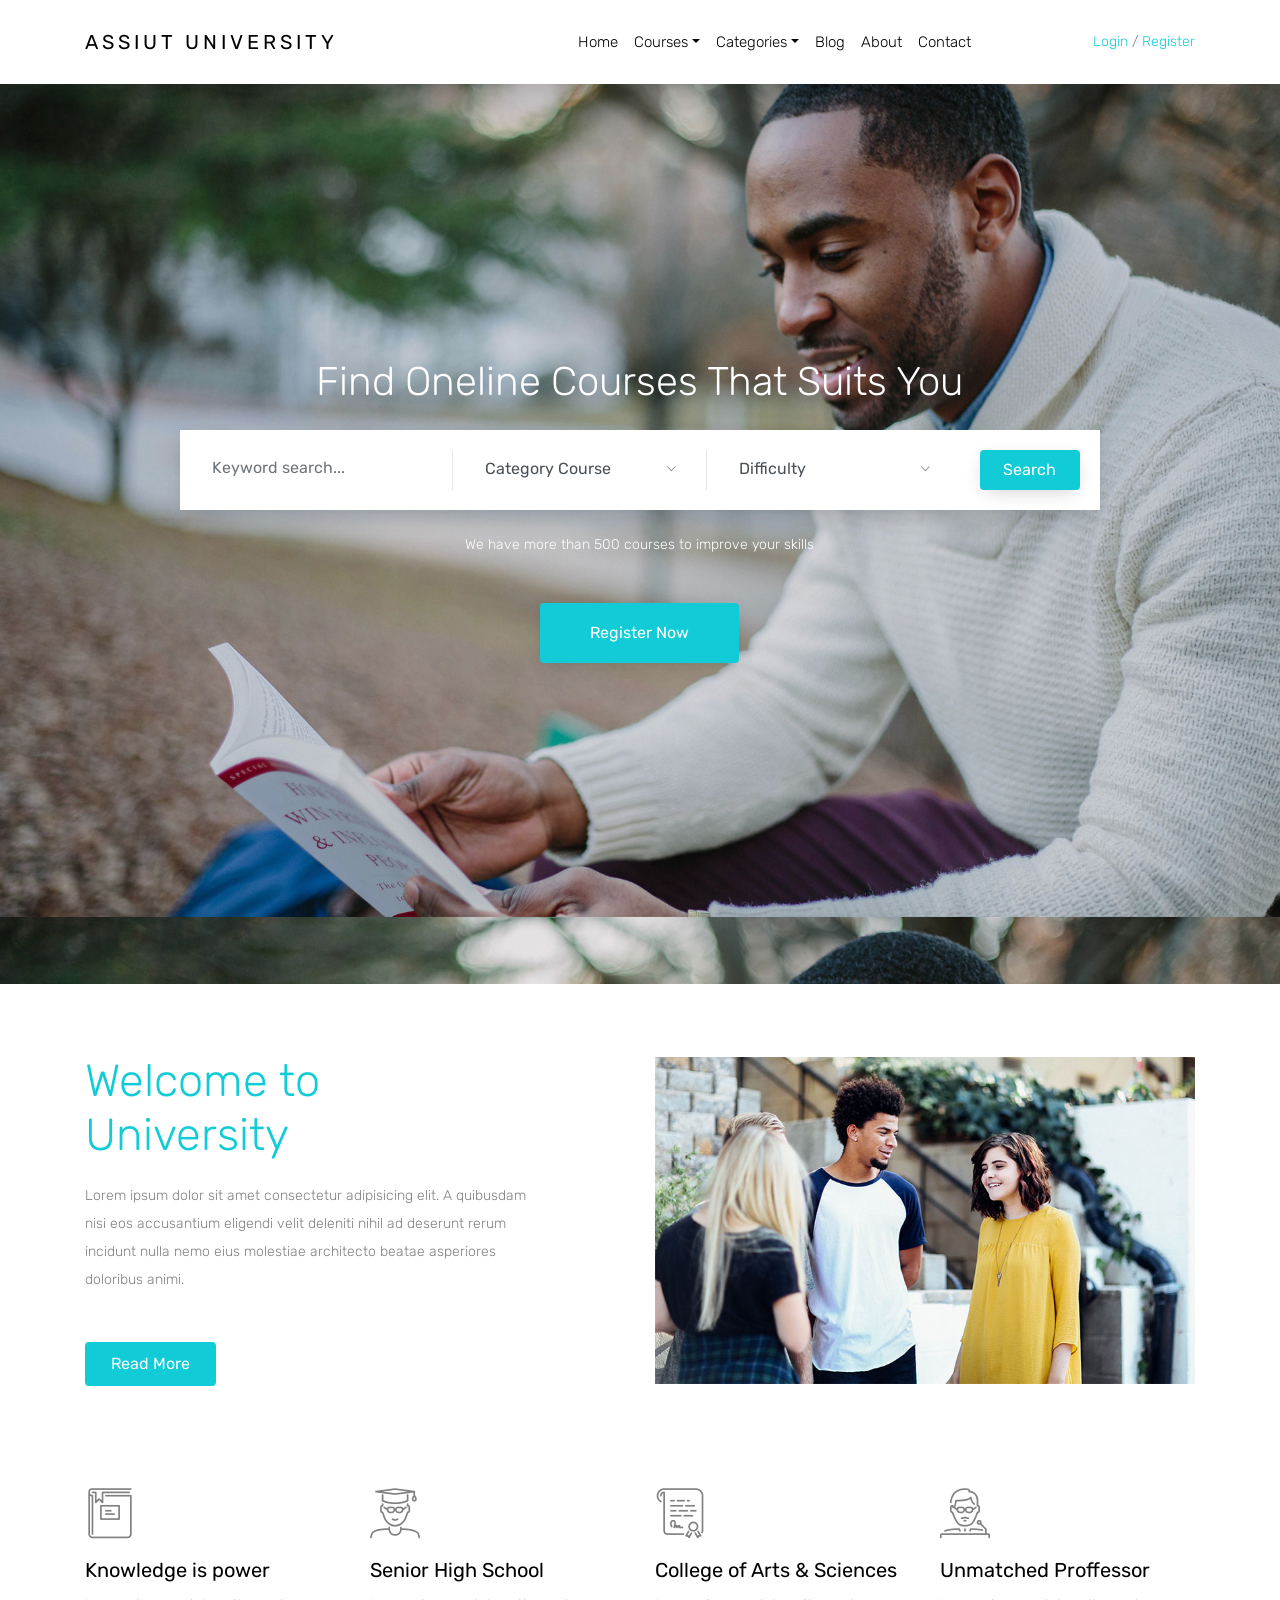
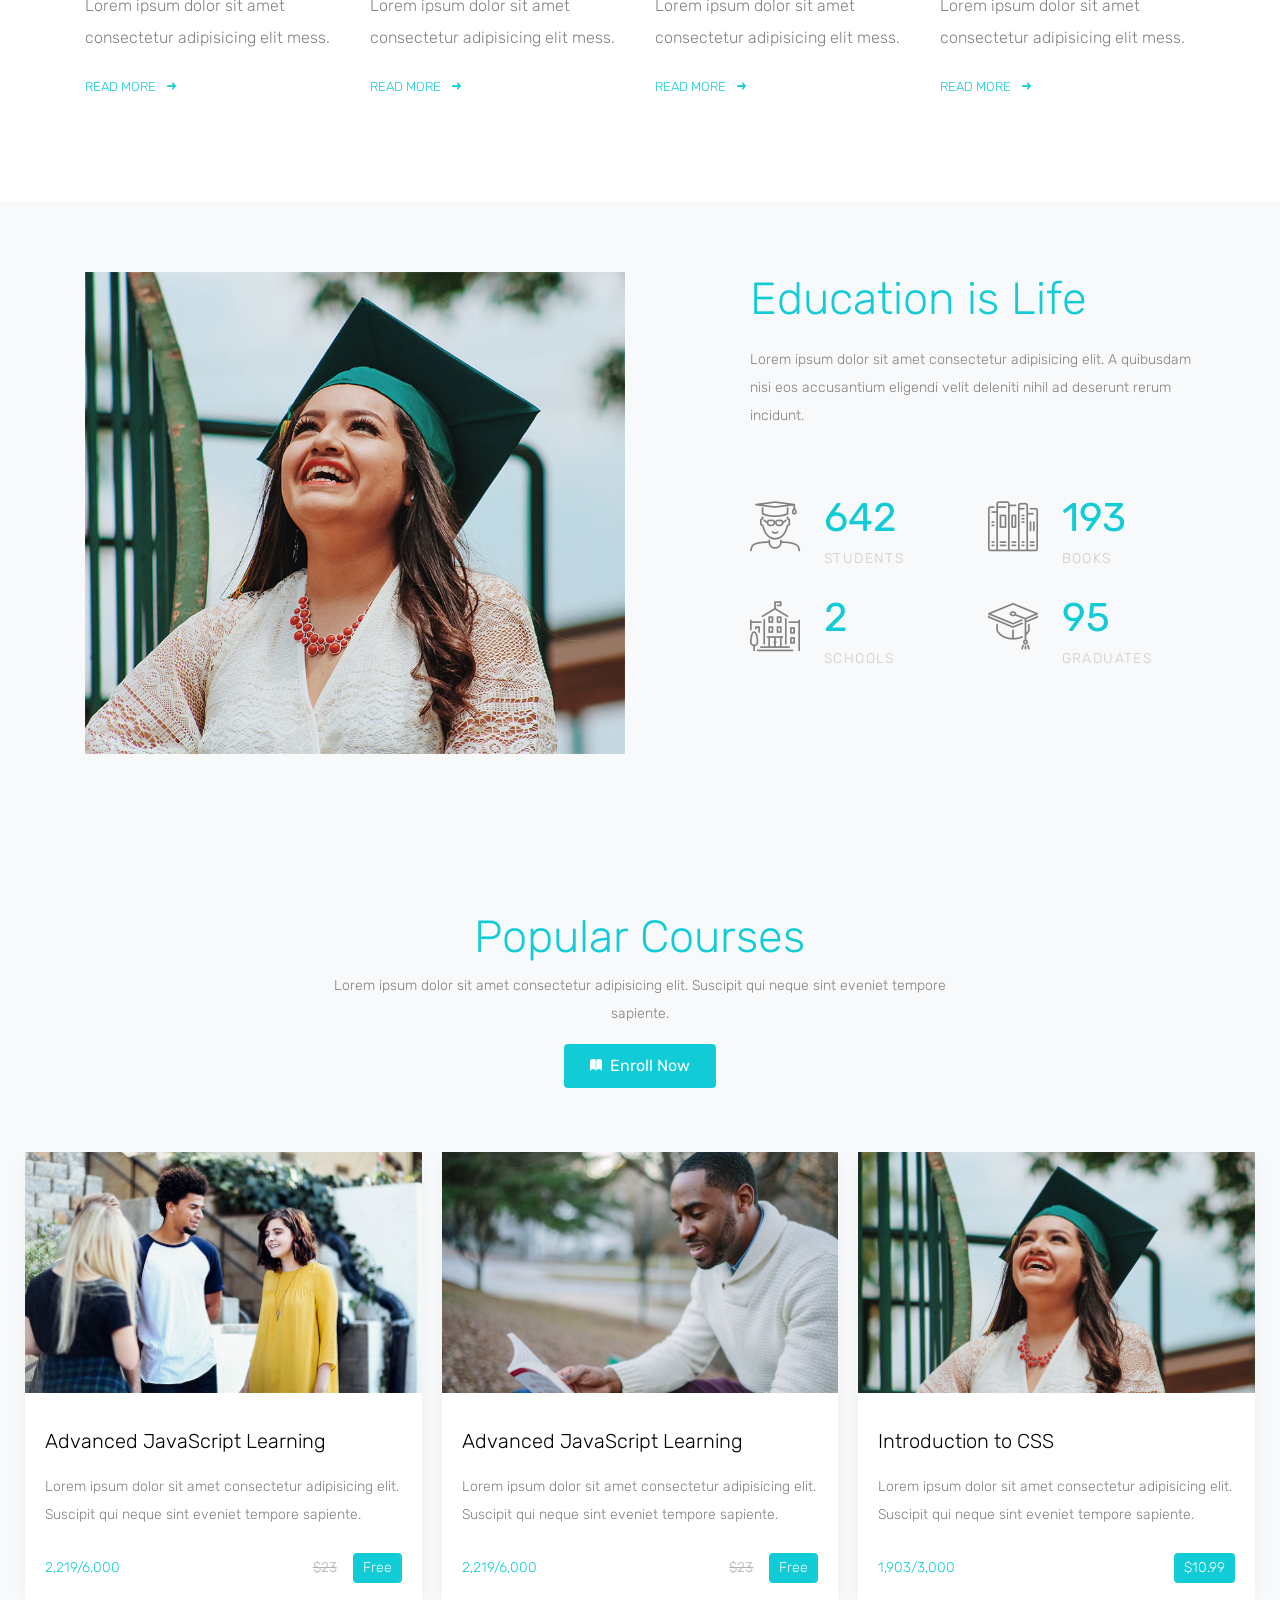
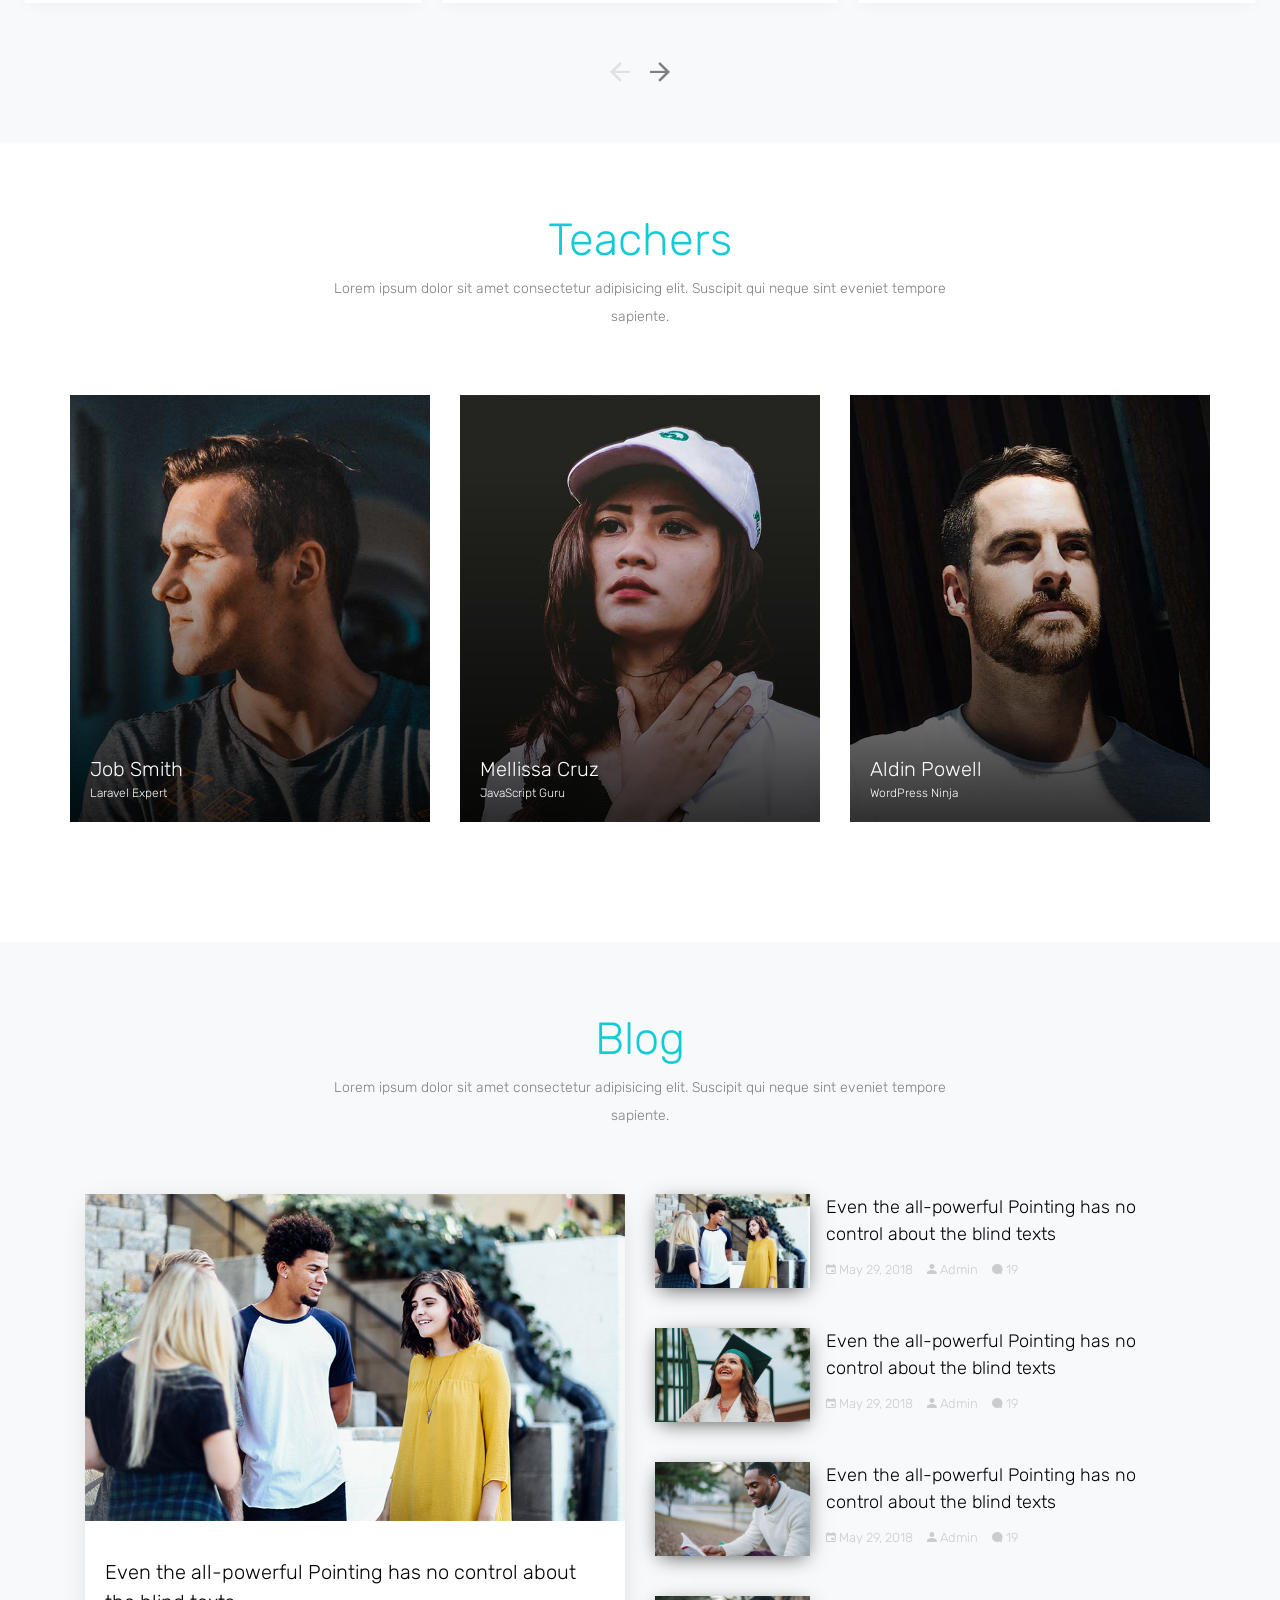
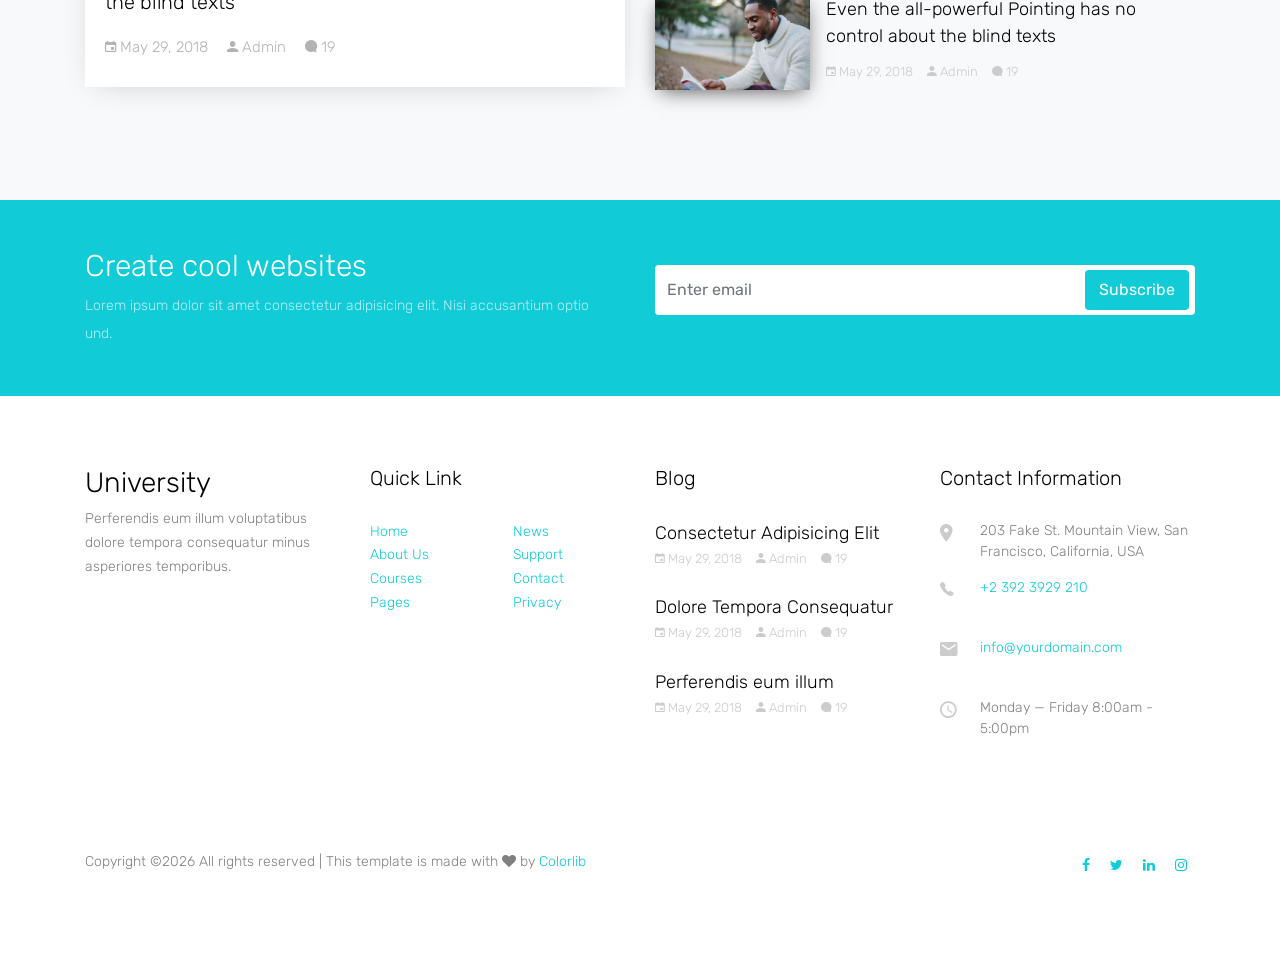
==== commit 8e5543cd: "Update Student Affairs System 4" ====
--- a/index.html
+++ b/index.html
@@ -131,9 +131,9 @@
             <div class="block-16">
               <figure>
                 <img src="images/img_1.jpg" alt="Image placeholder" class="img-fluid">
-                <a href="https://vimeo.com/45830194" class="play-button popup-vimeo"><span class="ion-ios-play"></span></a>
-
-                <!-- <a href="https://vimeo.com/45830194" class="button popup-vimeo" data-aos="fade-right" data-aos-delay="700"><span class="ion-ios-play"></span></a> -->
+                <!--<a href="https://www.youtube.com/watch?v=pBFQdxA-apI" class="play-button popup-vimeo"><span class="ion-ios-play"></span></a>
+
+                 <a href="https://vimeo.com/45830194" class="button popup-vimeo" data-aos="fade-right" data-aos-delay="700"><span class="ion-ios-play"></span></a> -->
 
               </figure>
             </div>
